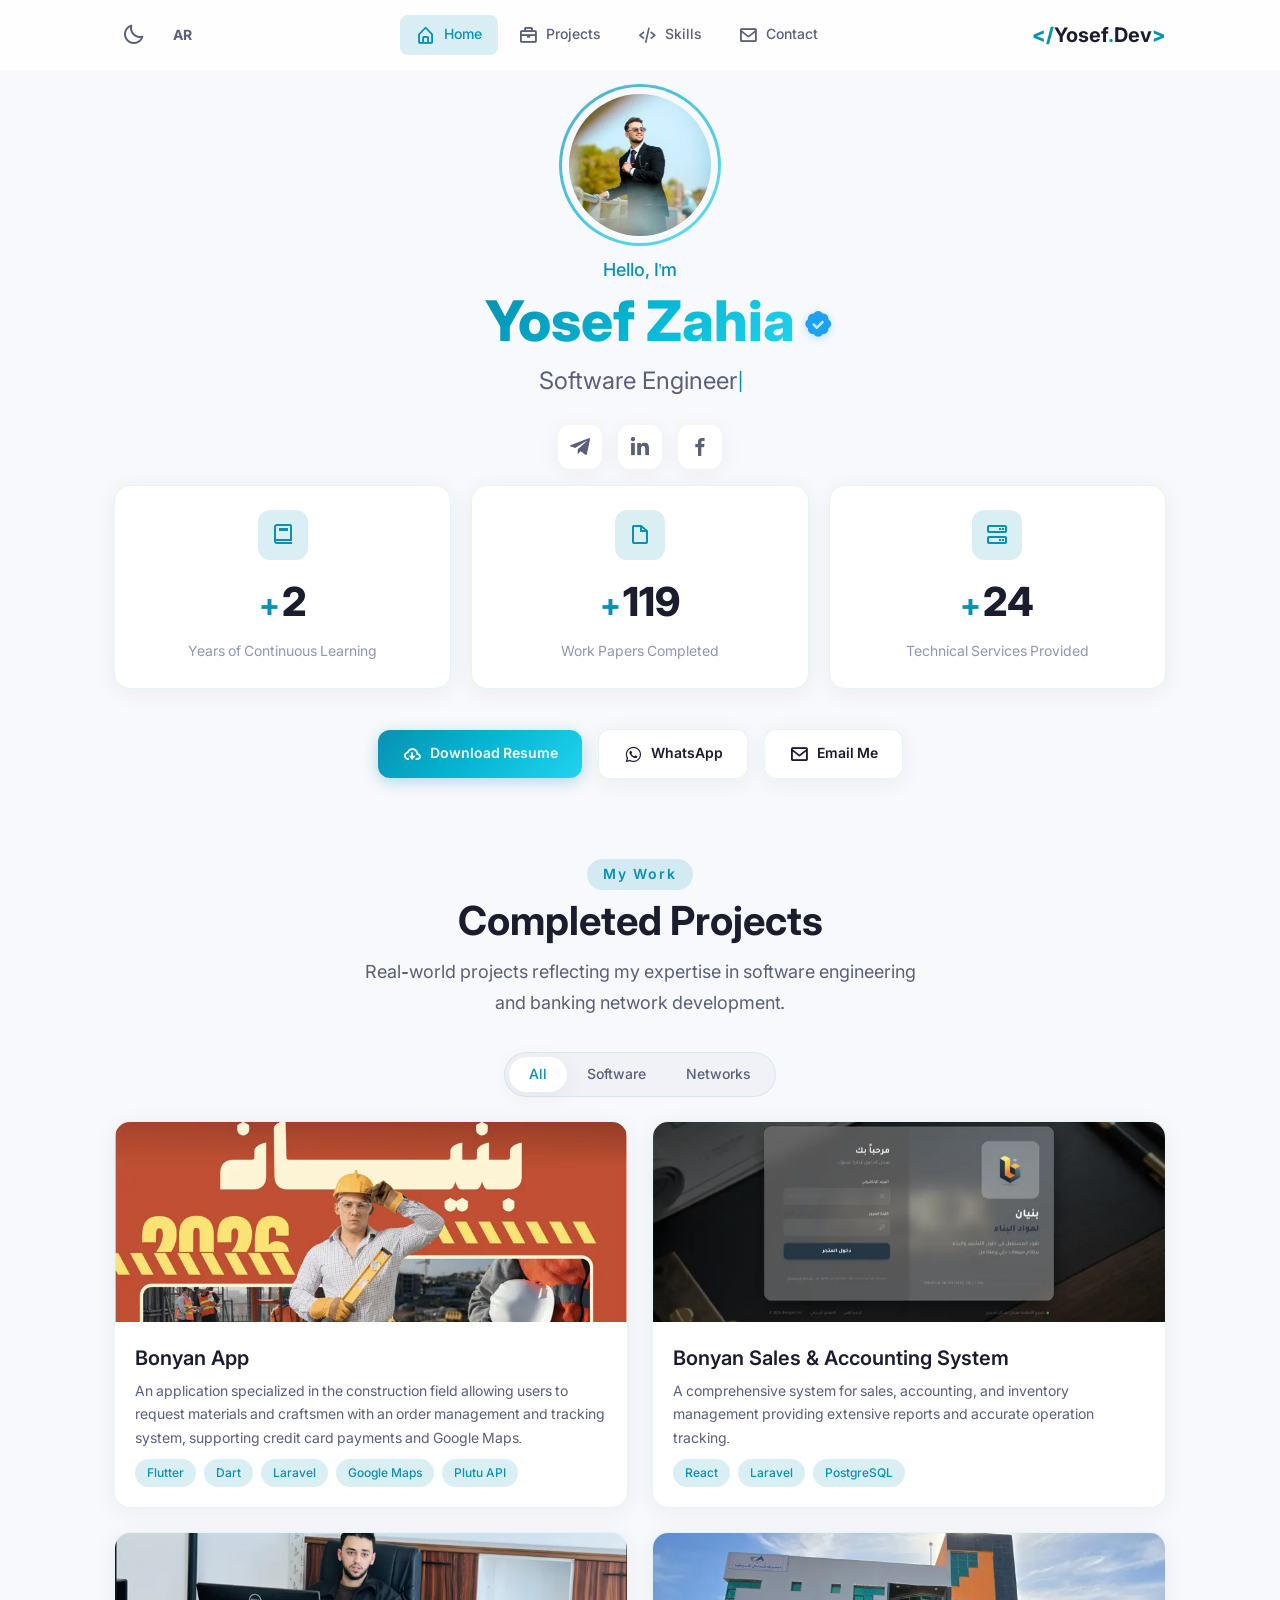
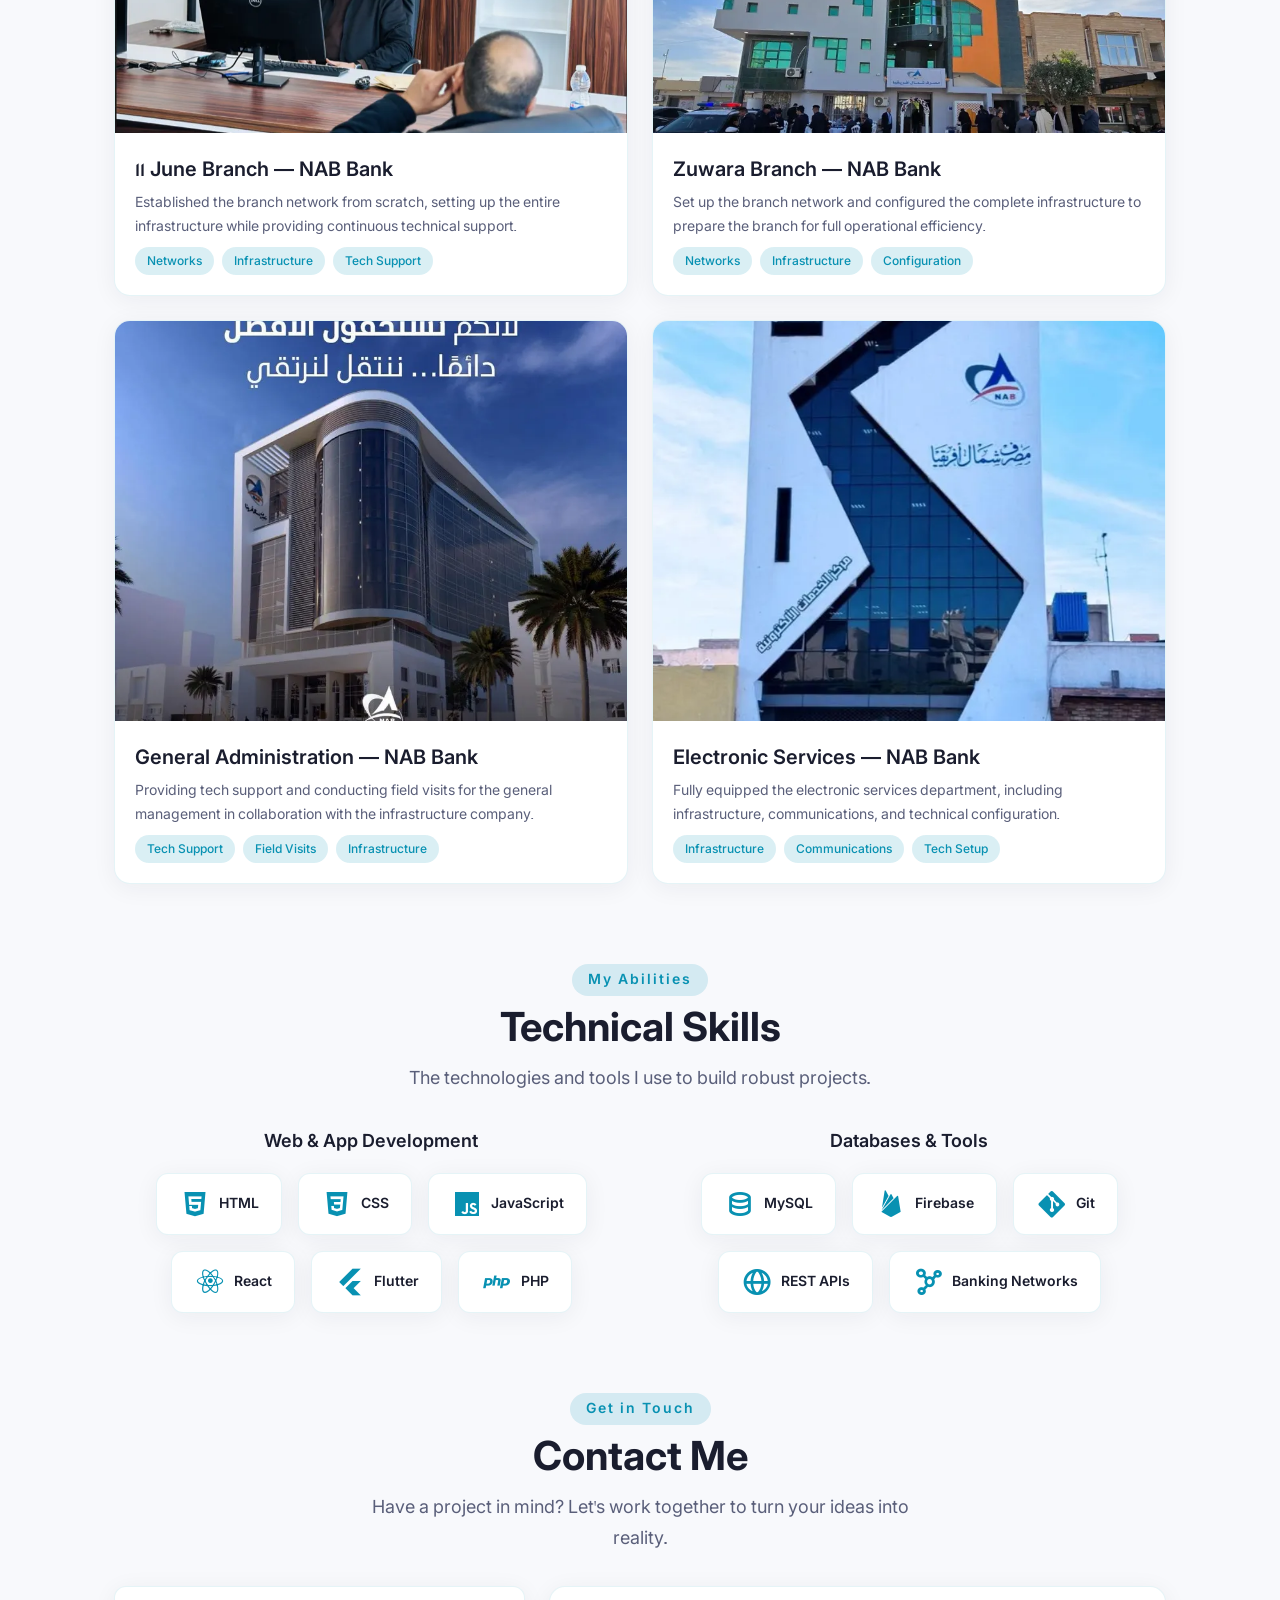
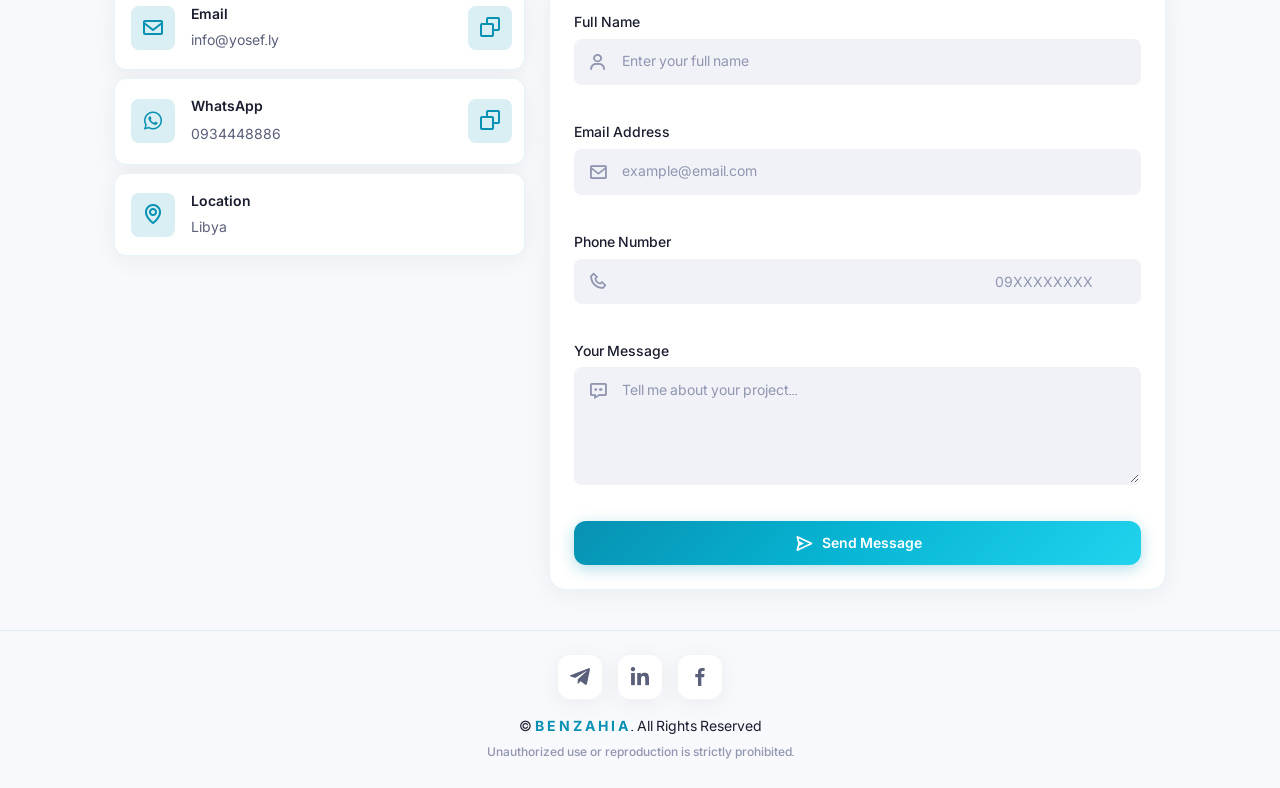
==== en/index.html @ 1876f5b4 "refactor: update footer layout and styling while strengthening copyright and usage restrictions" ====
<!doctype html>
<html lang="en" dir="ltr" data-theme="light">
  <head>
    <meta charset="UTF-8" />
    <!-- Google tag (gtag.js) -->
    <script async src="https://www.googletagmanager.com/gtag/js?id=G-VW0NB255E8"></script>
    <script>
      window.dataLayer = window.dataLayer || [];
      function gtag(){dataLayer.push(arguments);}
      gtag('js', new Date());
      gtag('config', 'G-VW0NB255E8');
    </script>
    <meta name="viewport" content="width=device-width, initial-scale=1.0" />
    <title>Yosef Zahia — Software Engineer</title>
    <meta name="description" content="Yosef Zahia — Software Engineer, Web Developer, and Banking Network Engineer." />

    <!-- Open Graph / Facebook -->
    <meta property="og:type" content="website" />
    <meta property="og:url" content="https://yosef.ly/en/" />
    <meta property="og:title" content="Yosef Zahia — Software Engineer" />
    <meta property="og:description" content="Software Engineer, Web & Application Developer, and Banking Network Engineer." />
    <meta property="og:image" content="https://yosef.ly/assets/og-image.jpg" />

    <!-- Twitter Card -->
    <meta name="twitter:card" content="summary_large_image" />
    <meta name="twitter:title" content="Yosef Zahia — Software Engineer" />
    <meta name="twitter:description" content="Software Engineer, Web & Application Developer, and Banking Network Engineer." />
    <meta name="twitter:image" content="https://yosef.ly/assets/og-image.jpg" />

    <!-- Canonical URL -->
    <link rel="canonical" href="https://yosef.ly/en/" />

    <!-- Keywords -->
    <meta name="keywords" content="Yosef Zahia, Software Engineer, Application Developer, Web Developer, Banking Networks, Flutter, React, Laravel, Libya" />

    <!-- Structured Data (JSON-LD) -->
    <script type="application/ld+json">
      {
        "@context": "https://schema.org",
        "@type": "Person",
        "name": "Yosef Zahia",
        "url": "https://yosef.ly/en.html",
        "jobTitle": "Software Engineer",
        "description": "Software Engineer, Web & Application Developer, and Banking Network Engineer",
        "address": {
          "@type": "PostalAddress",
          "addressCountry": "LY"
        },
        "email": "info@yosef.ly",
        "sameAs": [
          "https://www.linkedin.com/in/yosefzahia",
          "https://facebook.com/k69ly",
          "https://t.me/k69ly"
        ],
        "knowsAbout": [
          "Software Engineering",
          "Flutter",
          "React",
          "Laravel",
          "Banking Networks",
          "Application Development"
        ]
      }
    </script>

    <!-- Favicon & Apple Touch Icon -->
    <link rel="icon" type="image/png" sizes="32x32" href="../assets/favicon-32.png" />
    <link rel="apple-touch-icon" sizes="180x180" href="../assets/apple-touch-icon.png" />
    <meta name="theme-color" content="#0891b2" />

    <!-- Preload hero image for faster display -->
    <link rel="preload" as="image" href="../assets/images/profile.webp" />

    <link rel="preconnect" href="https://fonts.googleapis.com" />
    <link rel="preconnect" href="https://fonts.gstatic.com" crossorigin />
    <link href="https://fonts.googleapis.com/css2?family=Inter:wght@300;400;500;600;700;800&display=swap" rel="stylesheet" />
    <link href="https://unpkg.com/boxicons@2.1.4/css/boxicons.min.css" rel="stylesheet" />
    <link rel="stylesheet" href="../style.css" />
  </head>
  <body>
    <!-- NAVBAR -->
    <header class="navbar" id="navbar" dir="rtl">
      <div class="navbar__container container">
        <a href="#home" class="navbar__logo" dir="ltr">
          <span class="logo-bracket">&lt;/</span>Yosef<span class="logo-dot">.</span>Dev<span class="logo-bracket">&gt;</span>
        </a>
        <nav class="navbar__menu" id="navMenu" dir="ltr">
          <ul class="navbar__list">
            <li>
              <a href="#home" class="navbar__link active-link" data-section="home"><i class="bx bx-home-alt"></i><span>Home</span></a>
            </li>
            <li>
              <a href="#projects" class="navbar__link" data-section="projects"><i class="bx bx-briefcase"></i><span>Projects</span></a>
            </li>
            <li>
              <a href="#skills" class="navbar__link" data-section="skills"><i class="bx bx-code-alt"></i><span>Skills</span></a>
            </li>
            <li>
              <a href="#contact" class="navbar__link" data-section="contact"><i class="bx bx-envelope"></i><span>Contact</span></a>
            </li>
          </ul>
        </nav>
        <div class="navbar__actions">
          <a href="/" class="lang-toggle" aria-label="Switch to Arabic">AR</a>
          <button class="theme-toggle" id="themeToggle" aria-label="Toggle Theme">
            <i class="bx bx-moon" id="themeIcon"></i>
          </button>
          <button class="navbar__toggle" id="navToggle" aria-label="Menu">
            <i class="bx bx-menu"></i>
          </button>
        </div>
      </div>
    </header>

    <main>
      <!-- HERO -->
      <section class="hero section" id="home">
        <div class="hero__container container">
          <div class="hero__content">
            <div class="hero__image-wrapper reveal">
              <div class="hero__image-ring"></div>
                <img src="../assets/images/profile.webp" alt="Yosef Zahia Profile Picture" class="hero__image" loading="lazy" decoding="async" width="266" height="400" />
            </div>
            <div class="hero__text reveal reveal-delay-1">
              <span class="hero__greeting">Hello, I'm</span>
              <h1 class="hero__name">Yosef Zahia<i class="bx bxs-badge-check verified-badge"></i></h1>
              <p class="hero__title">
                <span class="hero__title-wrapper"><span class="hero__title-text" id="typingText"></span><span class="hero__cursor">|</span></span>
              </p>
            </div>
            <div class="hero__socials reveal reveal-delay-2">
              <a href="https://t.me/k69ly" target="_blank" rel="noopener noreferrer" class="social-link" aria-label="Telegram"><i class="bx bxl-telegram"></i></a>
              <a href="https://www.linkedin.com/in/yosefzahia" target="_blank" rel="noopener noreferrer" class="social-link" aria-label="LinkedIn"><i class="bx bxl-linkedin"></i></a>
              <a href="https://facebook.com/k69ly" target="_blank" rel="noopener noreferrer" class="social-link" aria-label="Facebook"><i class="bx bxl-facebook"></i></a>
            </div>
          </div>
        </div>
      </section>

      <!-- STATS -->
      <section class="stats section" id="stats">
        <div class="stats__container container">
          <div class="stats__card reveal">
            <div class="stats__icon"><i class="bx bx-book"></i></div>
            <div class="stats__value">
              <span class="stats__plus">+</span>
              <h3 class="stats__number" data-target="3">0</h3>
            </div>
            <p class="stats__label">Years of Continuous Learning</p>
          </div>
          <div class="stats__card reveal reveal-delay-1">
            <div class="stats__icon"><i class="bx bx-file-blank"></i></div>
            <div class="stats__value">
              <span class="stats__plus">+</span>
              <h3 class="stats__number" data-target="120">0</h3>
            </div>
            <p class="stats__label">Work Papers Completed</p>
          </div>
          <div class="stats__card reveal reveal-delay-2">
            <div class="stats__icon"><i class="bx bx-server"></i></div>
            <div class="stats__value">
              <span class="stats__plus">+</span>
              <h3 class="stats__number" data-target="25">0</h3>
            </div>
            <p class="stats__label">Technical Services Provided</p>
          </div>
        </div>
      </section>

      <!-- ACTIONS -->
      <section class="actions section">
        <div class="actions__container container reveal">
          <a href="../assets/cv.pdf" download class="btn btn--primary"><i class="bx bx-cloud-download"></i>Download Resume</a>
          <a href="https://wa.me/218934448886" target="_blank" rel="noopener noreferrer" class="btn btn--secondary btn--whatsapp"><i class="bx bxl-whatsapp"></i>WhatsApp</a>
          <a href="mailto:info@yosef.ly" class="btn btn--secondary btn--email"><i class="bx bx-envelope"></i>Email Me</a>
        </div>
      </section>

      <!-- PROJECTS -->
      <section class="projects section" id="projects">
        <div class="projects__container container">
          <div class="section__header reveal">
            <span class="section__subtitle">My Work</span>
            <h2 class="section__title">Completed Projects</h2>
            <p class="section__description">
              Real-world projects reflecting my expertise in software engineering and banking network development.
            </p>
          </div>
          <div class="projects__tabs reveal">
            <button type="button" class="projects__tab active" data-filter="all">All</button>
            <button type="button" class="projects__tab" data-filter="software">Software</button>
            <button type="button" class="projects__tab" data-filter="networks">Networks</button>
          </div>
          <div class="projects__grid">
            <article class="project-card reveal" data-category="software">
              <div class="project-card__image-wrapper">
                <img src="../assets/images/project1.webp" alt="Bonyan App" class="project-card__image" loading="lazy" decoding="async" width="800" height="450" />
                <div class="project-card__overlay">
                  <a href="https://www.facebook.com/share/p/1GSQVXE1nA/?mibextid=wwXIfr" target="_blank" class="project-card__btn"><i class="bx bx-link-external"></i>View Project</a>
                </div>
              </div>
              <div class="project-card__content">
                <h3 class="project-card__title">Bonyan App</h3>
                <p class="project-card__description">
                  An application specialized in the construction field allowing users to request materials and craftsmen with an order management and tracking system, supporting credit card payments and Google Maps.
                </p>
                <div class="project-card__tags">
                  <span class="tag">Flutter</span><span class="tag">Dart</span><span class="tag">Laravel</span><span class="tag">Google Maps</span><span class="tag">Plutu API</span>
                </div>
              </div>
            </article>
            <article class="project-card reveal reveal-delay-1" data-category="software">
              <div class="project-card__image-wrapper">
                <img src="../assets/images/project2.webp" alt="Bonyan System" class="project-card__image" loading="lazy" decoding="async" width="800" height="445" />
                <div class="project-card__overlay">
                  <a href="https://www.facebook.com/share/p/1GSQVXE1nA/?mibextid=wwXIfr" target="_blank" class="project-card__btn"><i class="bx bx-link-external"></i>View Project</a>
                </div>
              </div>
              <div class="project-card__content">
                <h3 class="project-card__title">Bonyan Sales & Accounting System</h3>
                <p class="project-card__description">
                  A comprehensive system for sales, accounting, and inventory management providing extensive reports and accurate operation tracking.
                </p>
                <div class="project-card__tags">
                  <span class="tag">React</span><span class="tag">Laravel</span><span class="tag">PostgreSQL</span>
                </div>
              </div>
            </article>
            <article class="project-card reveal" data-category="networks">
              <div class="project-card__image-wrapper">
                <img src="../assets/images/project3.webp" alt="11 June — NAR Bank" class="project-card__image" loading="lazy" decoding="async" width="800" height="606" />
                <div class="project-card__overlay">
                  <a href="https://www.facebook.com/share/p/17sn5KF463/?mibextid=wwXIfr" target="_blank" class="project-card__btn"><i class="bx bx-link-external"></i>View Project</a>
                </div>
              </div>
              <div class="project-card__content">
                <h3 class="project-card__title">11 June Branch — NAB Bank</h3>
                <p class="project-card__description">
                  Established the branch network from scratch, setting up the entire infrastructure while providing continuous technical support.
                </p>
                <div class="project-card__tags">
                  <span class="tag">Networks</span><span class="tag">Infrastructure</span><span class="tag">Tech Support</span>
                </div>
              </div>
            </article>
            <article class="project-card reveal reveal-delay-1" data-category="networks">
              <div class="project-card__image-wrapper">
                <img src="../assets/images/project4.webp" alt="Zuwara — NAR Bank" class="project-card__image" loading="lazy" decoding="async" width="800" height="800" />
                <div class="project-card__overlay">
                  <a href="https://www.facebook.com/share/p/1C7NFWV4y6/?mibextid=wwXIfr" target="_blank" class="project-card__btn"><i class="bx bx-link-external"></i>View Project</a>
                </div>
              </div>
              <div class="project-card__content">
                <h3 class="project-card__title">Zuwara Branch — NAB Bank</h3>
                <p class="project-card__description">
                  Set up the branch network and configured the complete infrastructure to prepare the branch for full operational efficiency.
                </p>
                <div class="project-card__tags">
                  <span class="tag">Networks</span><span class="tag">Infrastructure</span><span class="tag">Configuration</span>
                </div>
              </div>
            </article>
            <article class="project-card project-card--tall reveal" data-category="networks">
              <div class="project-card__image-wrapper">
                <img src="../assets/images/project5.webp" alt="General Administration — NAB Bank" class="project-card__image" loading="lazy" decoding="async" width="800" height="800" />
                <div class="project-card__overlay">
                  <a href="https://www.facebook.com/share/p/1CoShVhmXP/?mibextid=wwXIfr" target="_blank" class="project-card__btn"><i class="bx bx-link-external"></i>View Project</a>
                </div>
              </div>
              <div class="project-card__content">
                <h3 class="project-card__title">General Administration — NAB Bank</h3>
                <p class="project-card__description">
                  Providing tech support and conducting field visits for the general management in collaboration with the infrastructure company.
                </p>
                <div class="project-card__tags">
                  <span class="tag">Tech Support</span><span class="tag">Field Visits</span><span class="tag">Infrastructure</span>
                </div>
              </div>
            </article>
            <article class="project-card project-card--tall reveal reveal-delay-1" data-category="networks">
              <div class="project-card__image-wrapper">
                <img src="../assets/images/project6.webp" alt="Electronic Services — NAB Bank" class="project-card__image" loading="lazy" decoding="async" width="640" height="800" />
                <div class="project-card__overlay">
                  <a href="https://www.facebook.com/share/p/18ChydzkEQ/?mibextid=wwXIfr" target="_blank" class="project-card__btn"><i class="bx bx-link-external"></i>View Project</a>
                </div>
              </div>
              <div class="project-card__content">
                <h3 class="project-card__title">Electronic Services — NAB Bank</h3>
                <p class="project-card__description">
                  Fully equipped the electronic services department, including infrastructure, communications, and technical configuration.
                </p>
                <div class="project-card__tags">
                  <span class="tag">Infrastructure</span><span class="tag">Communications</span><span class="tag">Tech Setup</span>
                </div>
              </div>
            </article>
          </div>
        </div>
      </section>

      <!-- SKILLS -->
      <section class="skills section" id="skills">
        <div class="skills__container container">
          <div class="section__header reveal">
            <span class="section__subtitle">My Abilities</span>
            <h2 class="section__title">Technical Skills</h2>
            <p class="section__description">
              The technologies and tools I use to build robust projects.
            </p>
          </div>
          <div class="skills__layout reveal">
            <div class="skills__group">
              <h3 class="skills__group-title">Web & App Development</h3>
              <div class="skills__badges">
                <div class="skill-badge"><i class="bx bxl-html5"></i><span>HTML</span></div>
                <div class="skill-badge"><i class="bx bxl-css3"></i><span>CSS</span></div>
                <div class="skill-badge"><i class="bx bxl-javascript"></i><span>JavaScript</span></div>
                <div class="skill-badge"><i class="bx bxl-react"></i><span>React</span></div>
                <div class="skill-badge"><i class="bx bxl-flutter"></i><span>Flutter</span></div>
                <div class="skill-badge"><i class="bx bxl-php"></i><span>PHP</span></div>
              </div>
            </div>
            <div class="skills__group">
              <h3 class="skills__group-title">Databases & Tools</h3>
              <div class="skills__badges">
                <div class="skill-badge"><i class="bx bx-data"></i><span>MySQL</span></div>
                <div class="skill-badge"><i class="bx bxl-firebase"></i><span>Firebase</span></div>
                <div class="skill-badge"><i class="bx bxl-git"></i><span>Git</span></div>
                <div class="skill-badge"><i class="bx bx-globe"></i><span>REST APIs</span></div>
                <div class="skill-badge"><i class="bx bx-network-chart"></i><span>Banking Networks</span></div>
              </div>
            </div>
          </div>
        </div>
      </section>

      <!-- CONTACT -->
      <section class="contact section" id="contact">
        <div class="contact__container container">
          <div class="section__header reveal">
            <span class="section__subtitle">Get in Touch</span>
            <h2 class="section__title">Contact Me</h2>
            <p class="section__description">
              Have a project in mind? Let's work together to turn your ideas into reality.
            </p>
          </div>
          <div class="contact__content">
            <div class="contact__info reveal">
              <div class="contact__info-card">
                <i class="bx bx-envelope"></i>
                <div>
                  <h4>Email</h4>
                  <p>info@yosef.ly</p>
                </div>
                <button class="copy-btn" data-copy="info@yosef.ly" aria-label="Copy Email">
                  <i class="bx bx-copy"></i>
                </button>
              </div>
              <div class="contact__info-card">
                <i class="bx bxl-whatsapp"></i>
                <div>
                  <h4>WhatsApp</h4>
                  <p class="num-font">0934448886</p>
                </div>
                <button class="copy-btn" data-copy="0934448886" aria-label="Copy WhatsApp Number">
                  <i class="bx bx-copy"></i>
                </button>
              </div>
              <div class="contact__info-card">
                <i class="bx bx-map"></i>
                <div>
                  <h4>Location</h4>
                  <p>Libya</p>
                </div>
              </div>
            </div>
            <form class="contact__form reveal reveal-delay-1" id="contactForm" novalidate>
              <div class="form-group">
                <label for="contactName" class="form-label">Full Name</label>
                <div class="form-input-wrapper">
                  <i class="bx bx-user"></i><input type="text" id="contactName" name="name" class="form-input" placeholder="Enter your full name" required />
                </div>
                <span class="form-error" id="nameError"></span>
              </div>
              <div class="form-group">
                <label for="contactEmail" class="form-label">Email Address</label>
                <div class="form-input-wrapper">
                  <i class="bx bx-envelope"></i><input type="email" id="contactEmail" name="email" class="form-input" placeholder="example@email.com" required />
                </div>
                <span class="form-error" id="emailError"></span>
              </div>
              <div class="form-group">
                <label for="contactPhone" class="form-label">Phone Number</label>
                <div class="form-input-wrapper">
                  <i class="bx bx-phone"></i><input type="tel" id="contactPhone" name="phone" class="form-input num-font" placeholder="09XXXXXXXX" dir="ltr" />
                </div>
                <span class="form-error" id="phoneError"></span>
              </div>
              <div class="form-group">
                <label for="contactMessage" class="form-label">Your Message</label>
                <div class="form-input-wrapper form-input-wrapper--textarea">
                  <i class="bx bx-message-dots"></i><textarea id="contactMessage" name="message" class="form-input form-textarea" placeholder="Tell me about your project..." rows="5" required></textarea>
                </div>
                <span class="form-error" id="messageError"></span>
              </div>
              <button type="submit" class="btn btn--primary btn--full" id="submitBtn">
                <i class="bx bx-send" id="sendIcon"></i><i class="bx bx-loader-alt bx-spin" id="spinnerIcon" style="display:none"></i><span>Send Message</span>
              </button>
              <div class="form-success" id="formSuccess">
                <i class="bx bx-check-circle"></i><span>Message sent successfully!</span>
              </div>
              <div class="form-error-global" id="formError">
                <i class="bx bx-error-circle"></i><span>An error occurred while sending. Please try again or contact me directly.</span>
              </div>
            </form>
          </div>
        </div>
      </section>
    </main>

    <!-- FOOTER -->
    <footer class="footer">
      <div class="footer__container container">
        <div class="footer__socials">
          <a href="https://t.me/k69ly" target="_blank" rel="noopener noreferrer" class="social-link" aria-label="Telegram"><i class="bx bxl-telegram"></i></a>
          <a href="https://www.linkedin.com/in/yosefzahia" target="_blank" rel="noopener noreferrer" class="social-link" aria-label="LinkedIn"><i class="bx bxl-linkedin"></i></a>
          <a href="https://facebook.com/k69ly" target="_blank" rel="noopener noreferrer" class="social-link" aria-label="Facebook"><i class="bx bxl-facebook"></i></a>
        </div>
        <div class="footer__copy">
          <p class="footer__copyright">
            &copy; <span class="footer__brand">B E N Z A H I A</span> . All Rights Reserved
          </p>
          <p class="footer__legal">Unauthorized use or reproduction is strictly prohibited.</p>
        </div>
      </div>
    </footer>

    <button class="scroll-top" id="scrollTop" aria-label="Back to top">
      <i class="bx bx-up-arrow-alt"></i>
    </button>
    <script src="../script.js"></script>
  </body>
</html>
---- style.css ----
/* ============================================
   PORTFOLIO — DESIGN SYSTEM & STYLES (Arabic RTL)
   ============================================ */

/* ---------- GE SS Two Font (Arabic - all characters) ---------- */
@font-face {
  font-family: 'GE SS Two';
  src: local('GE SS Two Medium'), local('GESSTwoMedium-Medium'),
       url('assets/fonts/GE SS Two Medium.ttf') format('truetype');
  font-weight: 100 600;
  font-display: swap;
}

@font-face {
  font-family: 'GE SS Two';
  src: local('GE SS Two Bold'), local('GESSTwoBold-Bold'),
       url('assets/fonts/GE SS Two Bold.otf') format('opentype');
  font-weight: 700 900;
  font-display: swap;
}

/* ---------- CSS Custom Properties ---------- */
:root {
  --clr-bg-primary: #f8f9fc;
  --clr-bg-secondary: #ffffff;
  --clr-bg-tertiary: #f0f2f8;
  --clr-text-primary: #1a1d2e;
  --clr-text-secondary: #5a5f7a;
  --clr-text-muted: #9096b0;
  --clr-accent: #0891b2;
  --clr-accent-light: #06b6d4;
  --clr-accent-gradient: linear-gradient(135deg, #0891b2 0%, #06b6d4 50%, #22d3ee 100%);
  --clr-accent-glow: rgba(8, 145, 178, 0.15);
  --clr-border: rgba(8, 145, 178, 0.1);
  --clr-card-bg: #ffffff;
  --clr-card-shadow: 0 4px 24px rgba(26, 29, 46, 0.06);
  --clr-card-shadow-hover: 0 12px 40px rgba(26, 29, 46, 0.12);
  --clr-overlay: rgba(26, 29, 46, 0.7);
  --clr-success: #22c55e;
  --clr-error: #ef4444;
  --clr-navbar-bg: rgba(255, 255, 255, 0.82);
  --clr-navbar-blur: 16px;

  --ff-body: 'GE SS Two', 'Inter', -apple-system, sans-serif;
  --ff-num: 'Inter', -apple-system, sans-serif;
  --fs-xs: 0.75rem;
  --fs-sm: 0.875rem;
  --fs-base: 1rem;
  --fs-md: 1.125rem;
  --fs-lg: 1.25rem;
  --fs-xl: 1.5rem;
  --fs-2xl: 2rem;
  --fs-3xl: 2.5rem;
  --fs-4xl: 3.5rem;
  --fw-light: 300;
  --fw-regular: 400;
  --fw-medium: 500;
  --fw-semibold: 600;
  --fw-bold: 700;
  --fw-extrabold: 800;

  --space-xs: 0.25rem;
  --space-sm: 0.5rem;
  --space-md: 1rem;
  --space-lg: 1.25rem;
  --space-xl: 1.5rem;
  --space-2xl: 2rem;
  --space-3xl: 2.5rem;
  --space-4xl: 3.5rem;

  --radius-sm: 8px;
  --radius-md: 12px;
  --radius-lg: 16px;
  --radius-xl: 24px;
  --radius-full: 9999px;

  --transition-fast: 0.2s cubic-bezier(0.4, 0, 0.2, 1);
  --transition-base: 0.3s cubic-bezier(0.4, 0, 0.2, 1);
  --transition-slow: 0.5s cubic-bezier(0.4, 0, 0.2, 1);
  --transition-bounce: 0.4s cubic-bezier(0.34, 1.56, 0.64, 1);

  --z-navbar: 100;
  --z-overlay: 90;
  --z-scroll-top: 80;
  --navbar-height: 70px;
}

/* ---------- Dark Mode ---------- */
[data-theme="dark"] {
  --clr-bg-primary: #0f1121;
  --clr-bg-secondary: #181a2e;
  --clr-bg-tertiary: #1e2139;
  --clr-text-primary: #e8eaf0;
  --clr-text-secondary: #9ca0b8;
  --clr-text-muted: #6b7094;
  --clr-accent: #22d3ee;
  --clr-accent-light: #67e8f9;
  --clr-accent-gradient: linear-gradient(135deg, #06b6d4 0%, #22d3ee 50%, #67e8f9 100%);
  --clr-accent-glow: rgba(34, 211, 238, 0.2);
  --clr-border: rgba(34, 211, 238, 0.12);
  --clr-card-bg: #181a2e;
  --clr-card-shadow: 0 4px 24px rgba(0, 0, 0, 0.25);
  --clr-card-shadow-hover: 0 12px 40px rgba(0, 0, 0, 0.4);
  --clr-overlay: rgba(15, 17, 33, 0.85);
  --clr-navbar-bg: rgba(15, 17, 33, 0.85);
}

/* ---------- Reset & Base ---------- */
*, *::before, *::after { margin: 0; padding: 0; box-sizing: border-box; }
html { scroll-behavior: smooth; scroll-padding-top: var(--navbar-height); }

body {
  font-family: var(--ff-body);
  font-size: var(--fs-base);
  line-height: 1.7;
  color: var(--clr-text-primary);
  background-color: var(--clr-bg-primary);
  transition: background-color var(--transition-base), color var(--transition-base);
  overflow-x: hidden;
  -webkit-font-smoothing: antialiased;
}

a { text-decoration: none; color: inherit; }
ul { list-style: none; }
img { max-width: 100%; height: auto; display: block; }
button { cursor: pointer; border: none; outline: none; background: none; font-family: inherit; }
input, textarea { font-family: inherit; font-size: inherit; outline: none; border: none; }

/* Number font utility */
.num-font { font-family: var(--ff-num); direction: ltr; display: inline-block; }

/* ---------- Utility ---------- */
.container { max-width: 1100px; margin: 0 auto; padding: 0 var(--space-xl); }
.section { padding: var(--space-3xl) 0; }
.section__header { text-align: center; margin-bottom: var(--space-2xl); }

.section__subtitle {
  display: inline-block; font-size: var(--fs-sm); font-weight: var(--fw-semibold);
  color: var(--clr-accent); letter-spacing: 2px; margin-bottom: var(--space-sm);
  background: var(--clr-accent-glow); padding: var(--space-xs) var(--space-md);
  border-radius: var(--radius-full);
}

.section__title { font-size: var(--fs-3xl); font-weight: var(--fw-bold); color: var(--clr-text-primary); margin-bottom: var(--space-sm); line-height: 1.3; }
.section__description { font-size: var(--fs-md); color: var(--clr-text-secondary); max-width: 560px; margin: 0 auto; }

/* ---------- Scroll Reveal ---------- */
.reveal { opacity: 0; transform: translateY(30px); transition: opacity 0.7s cubic-bezier(0.4, 0, 0.2, 1), transform 0.7s cubic-bezier(0.4, 0, 0.2, 1); }
.reveal.active { opacity: 1; transform: translateY(0); }
.reveal-delay-1 { transition-delay: 0.15s; }
.reveal-delay-2 { transition-delay: 0.3s; }

/* ============================================
   NAVBAR
   ============================================ */
.navbar {
  position: fixed; top: 0; left: 0; width: 100%; height: var(--navbar-height);
  background: var(--clr-navbar-bg); backdrop-filter: blur(var(--clr-navbar-blur));
  -webkit-backdrop-filter: blur(var(--clr-navbar-blur));
  z-index: var(--z-navbar); transition: background var(--transition-base), box-shadow var(--transition-base);
}
.navbar.scrolled { box-shadow: 0 2px 20px rgba(0, 0, 0, 0.08); }
.navbar__container { display: flex; align-items: center; justify-content: space-between; height: 100%; }

.navbar__logo { font-size: var(--fs-lg); font-weight: var(--fw-bold); color: var(--clr-text-primary); font-family: var(--ff-num); }
.logo-bracket { color: var(--clr-accent); font-weight: var(--fw-extrabold); }
.logo-dot { color: var(--clr-accent); }

.navbar__list { display: flex; align-items: center; gap: var(--space-xs); }
.navbar__link {
  display: flex; align-items: center; gap: var(--space-sm);
  padding: var(--space-sm) var(--space-md); font-size: var(--fs-sm); font-weight: var(--fw-medium);
  color: var(--clr-text-secondary); border-radius: var(--radius-sm);
  transition: color var(--transition-fast), background var(--transition-fast);
}
.navbar__link i { font-size: var(--fs-lg); }
.navbar__link:hover, .navbar__link.active-link { color: var(--clr-accent); background: var(--clr-accent-glow); }

.navbar__actions { display: flex; align-items: center; gap: var(--space-sm); }
.theme-toggle {
  display: flex; align-items: center; justify-content: center;
  width: 40px; height: 40px; border-radius: var(--radius-sm);
  color: var(--clr-text-secondary); font-size: var(--fs-xl);
  transition: color var(--transition-fast), background var(--transition-fast);
}
.theme-toggle:hover { color: var(--clr-accent); background: var(--clr-accent-glow); }

.lang-toggle {
  display: flex; align-items: center; justify-content: center;
  width: 40px; height: 40px; border-radius: var(--radius-sm);
  color: var(--clr-text-secondary); font-size: var(--fs-sm); font-weight: var(--fw-bold);
  font-family: var(--ff-num); cursor: pointer;
  transition: color var(--transition-fast), background var(--transition-fast);
}
.lang-toggle:hover { color: var(--clr-accent); background: var(--clr-accent-glow); }

.navbar__toggle {
  display: none; align-items: center; justify-content: center;
  width: 40px; height: 40px; border-radius: var(--radius-sm);
  color: var(--clr-text-primary); font-size: var(--fs-xl);
  transition: color var(--transition-fast), background var(--transition-fast);
}
.navbar__toggle:hover { background: var(--clr-accent-glow); }

/* ============================================
   HERO
   ============================================ */
.hero {
  display: flex; align-items: center;
  padding-top: calc(var(--navbar-height) + var(--space-lg));
  padding-bottom: var(--space-md);
}
.hero__container { width: 100%; }
.hero__content { display: flex; flex-direction: column; align-items: center; text-align: center; gap: var(--space-md); }

.hero__image-wrapper { position: relative; width: 150px; height: 150px; }
.hero__image-ring {
  position: absolute; inset: -6px; border-radius: 50%;
  background: var(--clr-accent-gradient); animation: ring-spin 8s linear infinite; opacity: 0.7;
}
@keyframes ring-spin { 0% { transform: rotate(0deg); } 100% { transform: rotate(360deg); } }
.hero__image-ring::before { content: ''; position: absolute; inset: 3px; border-radius: 50%; background: var(--clr-bg-primary); }

.hero__image {
  position: relative; width: 150px; height: 150px;
  border-radius: 50%; object-fit: cover; z-index: 1;
  border: 4px solid var(--clr-bg-primary);
}

.hero__greeting { font-size: var(--fs-md); font-weight: var(--fw-medium); color: var(--clr-accent); display: block; margin-bottom: var(--space-xs); }

.hero__name {
  font-size: var(--fs-4xl); font-weight: var(--fw-extrabold); line-height: 1.2;
  background: var(--clr-accent-gradient);
  -webkit-background-clip: text; -webkit-text-fill-color: transparent; background-clip: text;
  margin-bottom: var(--space-xs);
  display: inline-block;
  position: relative;
}

.verified-badge {
  position: absolute;
  inset-inline-start: 100%;
  top: 50%;
  transform: translateY(-50%);
  margin-inline-start: 0.5rem;
  font-size: 0.55em;
  color: #1da1f2;
  -webkit-text-fill-color: #1da1f2; 
  filter: drop-shadow(0 2px 4px rgba(29, 161, 242, 0.3));
  white-space: nowrap;
}

.hero__title { font-size: var(--fs-xl); color: var(--clr-text-secondary); margin-bottom: var(--space-xs); min-height: 1.8em; perspective: 1000px; }
.hero__title-wrapper { display: inline-flex; align-items: center; transform-style: preserve-3d; }
.hero__cursor { color: var(--clr-accent); font-weight: var(--fw-light); animation: blink 0.8s step-end infinite; margin-inline-start: 2px; }
.hero__title-text::before { content: '\200b'; } /* zero-width space to maintain line height when empty */
.hero__title-text { display: inline-block; transition: transform 0.6s cubic-bezier(0.68, -0.55, 0.27, 1.55), opacity 0.5s ease; }
.hero__title-text.flip-out { transform: translateY(-30px) rotateX(-90deg); opacity: 0; }
.hero__title-text.flip-in { transform: translateY(30px) rotateX(90deg); opacity: 0; transition: none; }
.hero__cursor.hide { display: none; }
@keyframes blink { 0%, 100% { opacity: 1; } 50% { opacity: 0; } }

.hero__description { font-size: var(--fs-base); color: var(--clr-text-secondary); max-width: 520px; margin: 0 auto; line-height: 1.8; }
.hero__socials { display: flex; gap: var(--space-md); }

.social-link {
  display: flex; align-items: center; justify-content: center;
  width: 44px; height: 44px; border-radius: var(--radius-md);
  background: var(--clr-card-bg); color: var(--clr-text-secondary);
  font-size: var(--fs-xl); box-shadow: var(--clr-card-shadow);
  transition: transform var(--transition-bounce), color var(--transition-fast), background var(--transition-fast), box-shadow var(--transition-fast);
}
.social-link:hover { transform: translateY(-4px) scale(1.05); color: #fff; background: var(--clr-accent); box-shadow: 0 8px 25px rgba(8, 145, 178, 0.35); }

/* ============================================
   STATS
   ============================================ */
.stats { padding-top: 0; }
.stats__container { display: grid; grid-template-columns: repeat(3, 1fr); gap: var(--space-lg); }

.stats__card {
  position: relative; display: flex; flex-direction: column; align-items: center; text-align: center;
  padding: var(--space-xl) var(--space-lg);
  background: var(--clr-card-bg); border-radius: var(--radius-lg);
  box-shadow: var(--clr-card-shadow); border: 1px solid var(--clr-border);
  transition: transform var(--transition-bounce), box-shadow var(--transition-base); overflow: hidden;
}
.stats__card::before { content: ''; position: absolute; bottom: 0; left: 0; right: 0; height: 3px; background: var(--clr-accent-gradient); opacity: 0; transition: opacity var(--transition-base); }
.stats__card:hover { transform: translateY(-6px); box-shadow: var(--clr-card-shadow-hover); }
.stats__card:hover::before { opacity: 1; }

.stats__icon {
  display: flex; align-items: center; justify-content: center;
  width: 50px; height: 50px; border-radius: var(--radius-md);
  background: var(--clr-accent-glow); color: var(--clr-accent);
  font-size: var(--fs-xl); margin-bottom: var(--space-sm);
}

.stats__value { display: flex; align-items: baseline; justify-content: center; direction: ltr; gap: 2px; }
.stats__number { font-size: var(--fs-3xl); font-weight: var(--fw-extrabold); color: var(--clr-text-primary); font-family: var(--ff-num); }
.stats__plus { font-size: var(--fs-2xl); font-weight: var(--fw-bold); color: var(--clr-accent); font-family: var(--ff-num); }
.stats__label { font-size: var(--fs-sm); color: var(--clr-text-muted); margin-top: var(--space-xs); }

/* ============================================
   ACTION BUTTONS
   ============================================ */
.actions { padding-top: 0; }
.actions__container { display: flex; justify-content: center; align-items: center; flex-wrap: wrap; gap: var(--space-md); }

.btn {
  display: inline-flex; align-items: center; gap: var(--space-sm);
  padding: 12px 24px; font-size: var(--fs-sm); font-weight: var(--fw-semibold);
  border-radius: var(--radius-md);
  transition: transform var(--transition-bounce), box-shadow var(--transition-base), background var(--transition-fast);
  cursor: pointer;
}
.btn i { font-size: var(--fs-lg); }
.btn--primary { background: var(--clr-accent-gradient); color: #ffffff; box-shadow: 0 4px 16px rgba(8, 145, 178, 0.3); }
.btn--primary:hover { transform: translateY(-3px) scale(1.03); box-shadow: 0 8px 28px rgba(8, 145, 178, 0.4); }
.btn--secondary { background: var(--clr-card-bg); color: var(--clr-text-primary); box-shadow: var(--clr-card-shadow); border: 1px solid var(--clr-border); }
.btn--secondary:hover { transform: translateY(-3px) scale(1.03); box-shadow: var(--clr-card-shadow-hover); }
.btn--whatsapp:hover { background: #25d366; color: #fff; border-color: #25d366; }
.btn--email:hover { background: var(--clr-accent); color: #fff; border-color: var(--clr-accent); }
.btn--full { width: 100%; justify-content: center; }

/* ============================================
   PROJECTS
   ============================================ */
.projects__tabs {
  display: flex; justify-content: center; align-items: center;
  width: fit-content; margin-inline: auto; margin-bottom: var(--space-xl);
  padding: 4px; background: var(--clr-bg-tertiary); border-radius: var(--radius-full);
  border: 1px solid var(--clr-border);
}
.projects__tab {
  padding: 8px 20px; font-size: var(--fs-sm); font-weight: var(--fw-medium);
  color: var(--clr-text-secondary); background: transparent;
  border-radius: var(--radius-full); border: none;
  transition: color var(--transition-fast), background var(--transition-base);
}
.projects__tab:hover { color: var(--clr-text-primary); }
.projects__tab.active {
  background: var(--clr-card-bg); color: var(--clr-accent);
  box-shadow: var(--clr-card-shadow);
}

.projects__grid { display: grid; grid-template-columns: repeat(2, 1fr); gap: var(--space-xl); }
.project-card.hidden { display: none; }

.project-card {
  background: var(--clr-card-bg); border-radius: var(--radius-lg);
  overflow: hidden; box-shadow: var(--clr-card-shadow); border: 1px solid var(--clr-border);
  transition: transform var(--transition-bounce), box-shadow var(--transition-base);
}
.project-card:hover { transform: translateY(-6px); box-shadow: var(--clr-card-shadow-hover); }

.project-card__image-wrapper { position: relative; overflow: hidden; height: 200px; background: var(--clr-bg-tertiary); }
.project-card--tall .project-card__image-wrapper { height: 400px; }
.project-card__image { width: 100%; height: 100%; object-fit: cover; transition: transform var(--transition-slow); }
.project-card:hover .project-card__image { transform: scale(1.08); }

.project-card__overlay {
  position: absolute; inset: 0; background: var(--clr-overlay);
  display: flex; align-items: center; justify-content: center;
  opacity: 0; transition: opacity var(--transition-base);
}
.project-card:hover .project-card__overlay { opacity: 1; }

.project-card__btn {
  display: inline-flex; align-items: center; gap: var(--space-sm);
  padding: 10px 20px; background: #ffffff; color: var(--clr-accent);
  font-size: var(--fs-sm); font-weight: var(--fw-semibold);
  border-radius: var(--radius-sm); transform: translateY(12px);
  transition: transform var(--transition-base);
}
.project-card:hover .project-card__btn { transform: translateY(0); }

.project-card__content { padding: var(--space-lg); }
.project-card__title { font-size: var(--fs-lg); font-weight: var(--fw-semibold); color: var(--clr-text-primary); margin-bottom: var(--space-xs); }
.project-card__description { font-size: var(--fs-sm); color: var(--clr-text-secondary); line-height: 1.7; margin-bottom: var(--space-sm); }
.project-card__tags { display: flex; flex-wrap: wrap; gap: var(--space-sm); }
.tag { font-size: var(--fs-xs); font-weight: var(--fw-medium); padding: 4px 12px; background: var(--clr-accent-glow); color: var(--clr-accent); border-radius: var(--radius-full); font-family: var(--ff-num); }

/* ============================================
   SKILLS — Badge Grid
   ============================================ */
.skills__layout {
  display: grid;
  grid-template-columns: repeat(2, minmax(0, 1fr));
  gap: var(--space-xl);
  align-items: flex-start;
}

.skills__group-title {
  font-size: var(--fs-md);
  font-weight: var(--fw-semibold);
  color: var(--clr-text-primary);
  margin-bottom: var(--space-md);
  text-align: center;
}

.skills__badges {
  display: flex;
  flex-wrap: wrap;
  justify-content: center;
  gap: var(--space-md);
}

.skill-badge {
  display: flex; align-items: center; gap: var(--space-sm);
  padding: 14px 22px;
  background: var(--clr-card-bg); border-radius: var(--radius-md);
  box-shadow: var(--clr-card-shadow); border: 1px solid var(--clr-border);
  transition: transform var(--transition-bounce), box-shadow var(--transition-base), border-color var(--transition-fast);
}

.skill-badge:hover {
  transform: translateY(-4px);
  box-shadow: var(--clr-card-shadow-hover);
  border-color: var(--clr-accent);
}

.skill-badge i { font-size: var(--fs-2xl); color: var(--clr-accent); }
.skill-badge span { font-size: var(--fs-sm); font-weight: var(--fw-semibold); color: var(--clr-text-primary); }

/* ============================================
   CONTACT
   ============================================ */
.contact__content { display: grid; grid-template-columns: 1fr 1.5fr; gap: var(--space-xl); align-items: start; }
.contact__info { display: flex; flex-direction: column; gap: var(--space-sm); }

.contact__info-card {
  display: flex; align-items: center; gap: var(--space-md);
  padding: var(--space-md); background: var(--clr-card-bg);
  border-radius: var(--radius-md); box-shadow: var(--clr-card-shadow);
  border: 1px solid var(--clr-border);
  transition: transform var(--transition-bounce), box-shadow var(--transition-base);
}
.contact__info-card:hover { transform: translateY(-3px); box-shadow: var(--clr-card-shadow-hover); }
.contact__info-card i {
  font-size: var(--fs-xl); color: var(--clr-accent);
  width: 44px; height: 44px; display: flex; align-items: center; justify-content: center;
  background: var(--clr-accent-glow); border-radius: var(--radius-sm); flex-shrink: 0;
}
.contact__info-card h4 { font-size: var(--fs-sm); font-weight: var(--fw-semibold); color: var(--clr-text-primary); margin-bottom: 2px; }
.contact__info-card p { font-size: var(--fs-sm); color: var(--clr-text-secondary); }

/* Copy Button */
.copy-btn {
  margin-inline-start: auto; flex-shrink: 0;
  display: flex; align-items: center; justify-content: center;
  width: 36px; height: 36px; border-radius: var(--radius-sm);
  color: var(--clr-text-muted); font-size: var(--fs-lg);
  transition: color var(--transition-fast), background var(--transition-fast), transform var(--transition-bounce);
  position: relative;
}
.copy-btn:hover { color: var(--clr-accent); background: var(--clr-accent-glow); transform: scale(1.1); }
.copy-btn.copied { color: var(--clr-success); }
.copy-btn::after {
  content: attr(data-tooltip);
  position: absolute; bottom: calc(100% + 6px); left: 50%; transform: translateX(-50%) scale(0.8);
  padding: 4px 10px; border-radius: var(--radius-sm);
  background: var(--clr-text-primary); color: var(--clr-bg-primary);
  font-size: var(--fs-xs); font-weight: var(--fw-medium);
  white-space: nowrap; pointer-events: none;
  opacity: 0; transition: opacity var(--transition-fast), transform var(--transition-fast);
}
.copy-btn.show-tooltip::after { opacity: 1; transform: translateX(-50%) scale(1); }

.contact__form {
  background: var(--clr-card-bg); padding: var(--space-xl);
  border-radius: var(--radius-lg); box-shadow: var(--clr-card-shadow); border: 1px solid var(--clr-border);
}

.form-group { margin-bottom: var(--space-md); }
.form-label { display: block; font-size: var(--fs-sm); font-weight: var(--fw-medium); color: var(--clr-text-primary); margin-bottom: var(--space-xs); }

.form-input-wrapper { position: relative; display: flex; align-items: center; }
.form-input-wrapper i { position: absolute; inset-inline-start: 14px; font-size: var(--fs-lg); color: var(--clr-text-muted); pointer-events: none; transition: color var(--transition-fast); }
.form-input-wrapper--textarea i { top: 14px; align-self: flex-start; }

.form-input {
  width: 100%; padding: 12px; padding-inline-start: 46px;
  background: var(--clr-bg-tertiary); border: 2px solid transparent;
  border-radius: var(--radius-sm); color: var(--clr-text-primary);
  font-size: var(--fs-sm); transition: border-color var(--transition-fast), background var(--transition-fast);
}
.form-input::placeholder { color: var(--clr-text-muted); }
.form-input:focus { border-color: var(--clr-accent); background: var(--clr-card-bg); }
.form-input-wrapper:focus-within i { color: var(--clr-accent); }
.form-textarea { resize: vertical; min-height: 100px; }
#contactPhone {
  text-align: right;
  padding-inline-start: 12px;
  padding-inline-end: 46px;
}

.form-error { display: block; font-size: var(--fs-xs); color: var(--clr-error); margin-top: 4px; min-height: 16px; }
.form-input.error { border-color: var(--clr-error); }

.form-success {
  display: none; align-items: center; justify-content: center; gap: var(--space-sm);
  padding: var(--space-sm); background: rgba(34, 197, 94, 0.1);
  color: var(--clr-success); border-radius: var(--radius-sm);
  font-size: var(--fs-sm); font-weight: var(--fw-medium); margin-top: var(--space-sm);
}
.form-success.show { display: flex; }
.form-success i { font-size: var(--fs-xl); }

.form-error-global {
  display: none; align-items: center; justify-content: center; gap: var(--space-sm);
  padding: var(--space-sm); background: rgba(239, 68, 68, 0.1);
  color: var(--clr-error); border-radius: var(--radius-sm);
  font-size: var(--fs-sm); font-weight: var(--fw-medium); margin-top: var(--space-sm);
}
.form-error-global.show { display: flex; }
.form-error-global i { font-size: var(--fs-xl); }

.btn--primary:disabled { opacity: 0.7; cursor: not-allowed; transform: none; }

/* ============================================
   FOOTER
   ============================================ */
.footer { padding: var(--space-xl) 0; border-top: 1px solid var(--clr-border); }
.footer__container { display: flex; flex-direction: column; align-items: center; gap: var(--space-md); }
.footer__socials { display: flex; gap: var(--space-md); }
.footer__copy { text-align: center; }
.footer__copyright { font-size: var(--fs-sm); color: var(--clr-text-primary); margin-bottom: 4px; }
.footer__brand { font-weight: var(--fw-bold); color: var(--clr-accent); }
.footer__legal { font-size: var(--fs-xs); color: var(--clr-text-muted); font-weight: var(--fw-medium); }

/* ============================================
   SCROLL TO TOP
   ============================================ */
.scroll-top {
  position: fixed; bottom: 24px; inset-inline-end: 24px;
  width: 44px; height: 44px; border-radius: var(--radius-md);
  background: var(--clr-accent-gradient); color: #ffffff; font-size: var(--fs-xl);
  display: flex; align-items: center; justify-content: center;
  box-shadow: 0 4px 16px rgba(8, 145, 178, 0.3);
  z-index: var(--z-scroll-top); opacity: 0; visibility: hidden;
  transform: translateY(20px);
  transition: opacity var(--transition-base), visibility var(--transition-base), transform var(--transition-bounce);
}
.scroll-top.show { opacity: 1; visibility: visible; transform: translateY(0); }
.scroll-top:hover { transform: translateY(-4px); }

/* ============================================
   MOBILE MENU — 768px
   ============================================ */
@media screen and (max-width: 768px) {
  .navbar__toggle { display: flex; }
  .navbar__menu {
    position: fixed; top: var(--navbar-height); left: 0; right: 0;
    background: var(--clr-card-bg); padding: var(--space-lg);
    box-shadow: 0 8px 24px rgba(0, 0, 0, 0.1);
    transform: translateY(-110%); opacity: 0; visibility: hidden;
    transition: transform var(--transition-base), opacity var(--transition-base), visibility var(--transition-base);
    z-index: var(--z-overlay);
  }
  .navbar__menu.active { transform: translateY(0); opacity: 1; visibility: visible; }
  .navbar__list { flex-direction: column; gap: var(--space-sm); }
  .navbar__link { width: 100%; padding: var(--space-sm) var(--space-md); border-radius: var(--radius-sm); }
}

/* ============================================
   RESPONSIVE BREAKPOINTS
   ============================================ */
@media screen and (max-width: 1200px) { .container { max-width: 960px; } }

@media screen and (max-width: 992px) {
  :root { --fs-4xl: 2.8rem; --fs-3xl: 2rem; }
  .container { max-width: 720px; }
  .contact__content { grid-template-columns: 1fr; }
  .contact__info { flex-direction: column; }
  .contact__info-card { flex: unset; min-width: unset; width: 100%; }
  .skills__layout { grid-template-columns: 1fr; }
}

@media screen and (max-width: 768px) {
  :root { --fs-4xl: 2.4rem; --fs-3xl: 1.75rem; --fs-2xl: 1.5rem; }
  .stats__container { grid-template-columns: repeat(3, 1fr); gap: var(--space-sm); }
  .hero__image-wrapper, .hero__image { width: 130px; height: 130px; }
  .skills__layout { grid-template-columns: 1fr; }
}

@media screen and (max-width: 480px) {
  :root { --fs-4xl: 2rem; --fs-3xl: 1.5rem; --fs-2xl: 1.25rem; }
  .container { padding: 0 var(--space-md); }
  .stats__container { grid-template-columns: 1fr; }
  .stats__card { flex-direction: row; text-align: start; gap: var(--space-md); padding: var(--space-md); }
  .stats__icon { margin-bottom: 0; flex-shrink: 0; }
  .projects__grid { grid-template-columns: 1fr; }
  .actions__container { flex-direction: column; }
  .btn { width: 100%; justify-content: center; }
  .contact__info { flex-direction: column; }
  .contact__info-card { min-width: unset; width: 100%; }
  .contact__form { padding: var(--space-md); }
  .hero__image-wrapper, .hero__image { width: 110px; height: 110px; }
}

/* ---------- Selection & Scrollbar ---------- */
::selection { background: var(--clr-accent); color: #ffffff; }
::-webkit-scrollbar { width: 8px; }
::-webkit-scrollbar-track { background: var(--clr-bg-primary); }
::-webkit-scrollbar-thumb { background: var(--clr-accent-light); border-radius: var(--radius-full); }
::-webkit-scrollbar-thumb:hover { background: var(--clr-accent); }
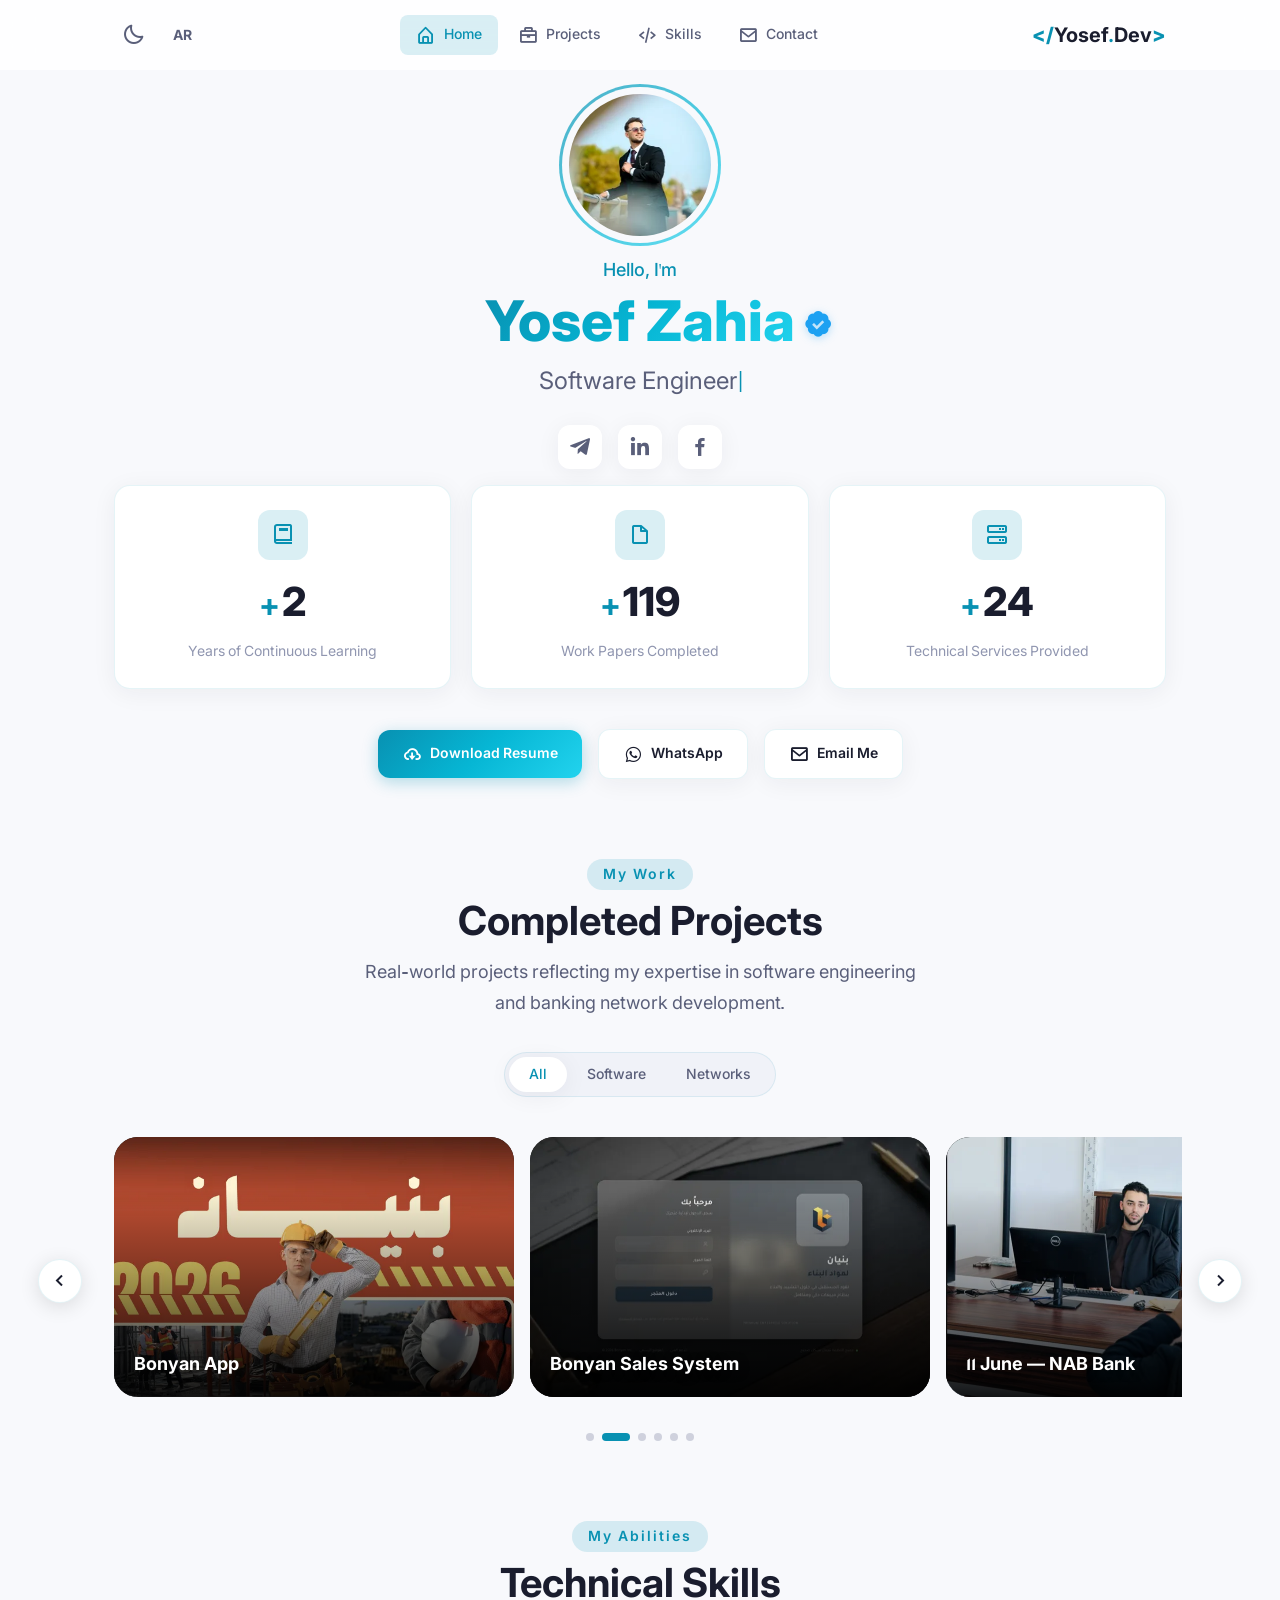
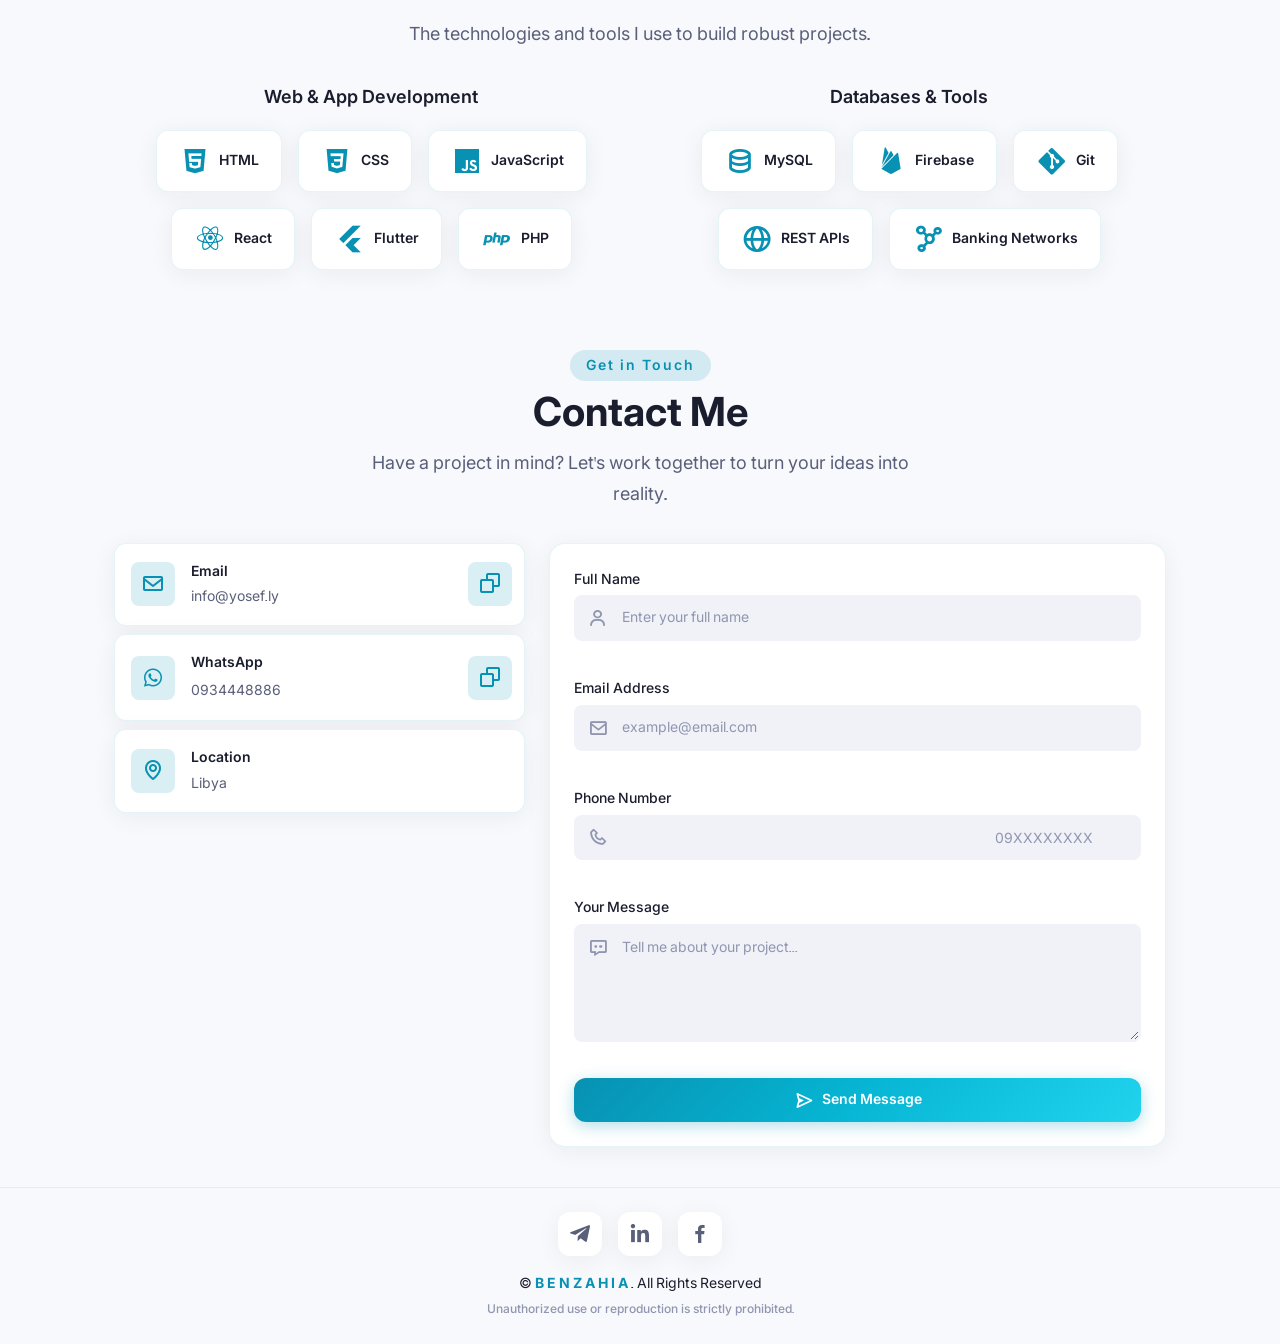
==== commit bc792c6d: "feat: replace project grid with a responsive horizontal carousel featuring navigation controls and p" ====
--- a/en/index.html
+++ b/en/index.html
@@ -191,109 +191,87 @@
             <button type="button" class="projects__tab" data-filter="software">Software</button>
             <button type="button" class="projects__tab" data-filter="networks">Networks</button>
           </div>
-          <div class="projects__grid">
+          <div class="projects__carousel-wrapper">
+            <button class="projects__nav projects__nav--prev" aria-label="Previous"><i class="bx bx-chevron-left"></i></button>
+            <button class="projects__nav projects__nav--next" aria-label="Next"><i class="bx bx-chevron-right"></i></button>
+            <div class="projects__grid">
             <article class="project-card reveal" data-category="software">
               <div class="project-card__image-wrapper">
                 <img src="../assets/images/project1.webp" alt="Bonyan App" class="project-card__image" loading="lazy" decoding="async" width="800" height="450" />
-                <div class="project-card__overlay">
-                  <a href="https://www.facebook.com/share/p/1GSQVXE1nA/?mibextid=wwXIfr" target="_blank" class="project-card__btn"><i class="bx bx-link-external"></i>View Project</a>
-                </div>
-              </div>
-              <div class="project-card__content">
-                <h3 class="project-card__title">Bonyan App</h3>
-                <p class="project-card__description">
-                  An application specialized in the construction field allowing users to request materials and craftsmen with an order management and tracking system, supporting credit card payments and Google Maps.
-                </p>
-                <div class="project-card__tags">
-                  <span class="tag">Flutter</span><span class="tag">Dart</span><span class="tag">Laravel</span><span class="tag">Google Maps</span><span class="tag">Plutu API</span>
+              </div>
+              <a href="https://www.facebook.com/share/p/1GSQVXE1nA/?mibextid=wwXIfr" target="_blank" class="project-card__btn"><i class="bx bx-link-external"></i>View Project</a>
+              <div class="project-card__overlay">
+                <div class="project-card__content">
+                  <h3 class="project-card__title">Bonyan App</h3>
+                  <p class="project-card__description">Specialized construction app for materials and craftsmen with tracking.</p>
                 </div>
               </div>
             </article>
             <article class="project-card reveal reveal-delay-1" data-category="software">
               <div class="project-card__image-wrapper">
                 <img src="../assets/images/project2.webp" alt="Bonyan System" class="project-card__image" loading="lazy" decoding="async" width="800" height="445" />
-                <div class="project-card__overlay">
-                  <a href="https://www.facebook.com/share/p/1GSQVXE1nA/?mibextid=wwXIfr" target="_blank" class="project-card__btn"><i class="bx bx-link-external"></i>View Project</a>
-                </div>
-              </div>
-              <div class="project-card__content">
-                <h3 class="project-card__title">Bonyan Sales & Accounting System</h3>
-                <p class="project-card__description">
-                  A comprehensive system for sales, accounting, and inventory management providing extensive reports and accurate operation tracking.
-                </p>
-                <div class="project-card__tags">
-                  <span class="tag">React</span><span class="tag">Laravel</span><span class="tag">PostgreSQL</span>
+              </div>
+              <a href="https://www.facebook.com/share/p/1GSQVXE1nA/?mibextid=wwXIfr" target="_blank" class="project-card__btn"><i class="bx bx-link-external"></i>View Project</a>
+              <div class="project-card__overlay">
+                <div class="project-card__content">
+                  <h3 class="project-card__title">Bonyan Sales System</h3>
+                  <p class="project-card__description">Integrated sales and inventory management with comprehensive reports.</p>
                 </div>
               </div>
             </article>
             <article class="project-card reveal" data-category="networks">
               <div class="project-card__image-wrapper">
                 <img src="../assets/images/project3.webp" alt="11 June — NAR Bank" class="project-card__image" loading="lazy" decoding="async" width="800" height="606" />
-                <div class="project-card__overlay">
-                  <a href="https://www.facebook.com/share/p/17sn5KF463/?mibextid=wwXIfr" target="_blank" class="project-card__btn"><i class="bx bx-link-external"></i>View Project</a>
-                </div>
-              </div>
-              <div class="project-card__content">
-                <h3 class="project-card__title">11 June Branch — NAB Bank</h3>
-                <p class="project-card__description">
-                  Established the branch network from scratch, setting up the entire infrastructure while providing continuous technical support.
-                </p>
-                <div class="project-card__tags">
-                  <span class="tag">Networks</span><span class="tag">Infrastructure</span><span class="tag">Tech Support</span>
+              </div>
+              <a href="https://www.facebook.com/share/p/17sn5KF463/?mibextid=wwXIfr" target="_blank" class="project-card__btn"><i class="bx bx-link-external"></i>View Project</a>
+              <div class="project-card__overlay">
+                <div class="project-card__content">
+                  <h3 class="project-card__title">11 June — NAB Bank</h3>
+                  <p class="project-card__description">Established branch network and infrastructure with tech support.</p>
                 </div>
               </div>
             </article>
             <article class="project-card reveal reveal-delay-1" data-category="networks">
               <div class="project-card__image-wrapper">
                 <img src="../assets/images/project4.webp" alt="Zuwara — NAR Bank" class="project-card__image" loading="lazy" decoding="async" width="800" height="800" />
-                <div class="project-card__overlay">
-                  <a href="https://www.facebook.com/share/p/1C7NFWV4y6/?mibextid=wwXIfr" target="_blank" class="project-card__btn"><i class="bx bx-link-external"></i>View Project</a>
-                </div>
-              </div>
-              <div class="project-card__content">
-                <h3 class="project-card__title">Zuwara Branch — NAB Bank</h3>
-                <p class="project-card__description">
-                  Set up the branch network and configured the complete infrastructure to prepare the branch for full operational efficiency.
-                </p>
-                <div class="project-card__tags">
-                  <span class="tag">Networks</span><span class="tag">Infrastructure</span><span class="tag">Configuration</span>
+              </div>
+              <a href="https://www.facebook.com/share/p/1C7NFWV4y6/?mibextid=wwXIfr" target="_blank" class="project-card__btn"><i class="bx bx-link-external"></i>View Project</a>
+              <div class="project-card__overlay">
+                <div class="project-card__content">
+                  <h3 class="project-card__title">Zuwara — NAB Bank</h3>
+                  <p class="project-card__description">Set up branch network and configured complete infrastructure.</p>
                 </div>
               </div>
             </article>
             <article class="project-card project-card--tall reveal" data-category="networks">
               <div class="project-card__image-wrapper">
                 <img src="../assets/images/project5.webp" alt="General Administration — NAB Bank" class="project-card__image" loading="lazy" decoding="async" width="800" height="800" />
-                <div class="project-card__overlay">
-                  <a href="https://www.facebook.com/share/p/1CoShVhmXP/?mibextid=wwXIfr" target="_blank" class="project-card__btn"><i class="bx bx-link-external"></i>View Project</a>
-                </div>
-              </div>
-              <div class="project-card__content">
-                <h3 class="project-card__title">General Administration — NAB Bank</h3>
-                <p class="project-card__description">
-                  Providing tech support and conducting field visits for the general management in collaboration with the infrastructure company.
-                </p>
-                <div class="project-card__tags">
-                  <span class="tag">Tech Support</span><span class="tag">Field Visits</span><span class="tag">Infrastructure</span>
+              </div>
+              <a href="https://www.facebook.com/share/p/1CoShVhmXP/?mibextid=wwXIfr" target="_blank" class="project-card__btn"><i class="bx bx-link-external"></i>View Project</a>
+              <div class="project-card__overlay">
+                <div class="project-card__content">
+                  <h3 class="project-card__title">General Admin — NAB Bank</h3>
+                  <p class="project-card__description">Tech support and field visits in collaboration with infrastructure team.</p>
                 </div>
               </div>
             </article>
             <article class="project-card project-card--tall reveal reveal-delay-1" data-category="networks">
               <div class="project-card__image-wrapper">
                 <img src="../assets/images/project6.webp" alt="Electronic Services — NAB Bank" class="project-card__image" loading="lazy" decoding="async" width="640" height="800" />
-                <div class="project-card__overlay">
-                  <a href="https://www.facebook.com/share/p/18ChydzkEQ/?mibextid=wwXIfr" target="_blank" class="project-card__btn"><i class="bx bx-link-external"></i>View Project</a>
-                </div>
-              </div>
-              <div class="project-card__content">
-                <h3 class="project-card__title">Electronic Services — NAB Bank</h3>
-                <p class="project-card__description">
-                  Fully equipped the electronic services department, including infrastructure, communications, and technical configuration.
-                </p>
-                <div class="project-card__tags">
-                  <span class="tag">Infrastructure</span><span class="tag">Communications</span><span class="tag">Tech Setup</span>
-                </div>
-              </div>
-            </article>
+              </div>
+              <a href="https://www.facebook.com/share/p/18ChydzkEQ/?mibextid=wwXIfr" target="_blank" class="project-card__btn"><i class="bx bx-link-external"></i>View Project</a>
+              <div class="project-card__overlay">
+                <div class="project-card__content">
+                  <h3 class="project-card__title">Electronic Services — NAB Bank</h3>
+                  <div class="project-card__tags">
+                    <span class="tag">Infrastructure</span><span class="tag">Communications</span><span class="tag">Tech Setup</span>
+                  </div>
+                  <p class="project-card__description">Fully equipped the electronic services department, including infrastructure, communications, and technical configuration.</p>
+                </div>
+              </div>
+            </article>
+            </div>
+            <div class="projects__dots"></div>
           </div>
         </div>
       </section>
--- a/style.css
+++ b/style.css
@@ -287,8 +287,8 @@
   transition: transform var(--transition-bounce), box-shadow var(--transition-base); overflow: hidden;
 }
 .stats__card::before { content: ''; position: absolute; bottom: 0; left: 0; right: 0; height: 3px; background: var(--clr-accent-gradient); opacity: 0; transition: opacity var(--transition-base); }
-.stats__card:hover { transform: translateY(-6px); box-shadow: var(--clr-card-shadow-hover); }
-.stats__card:hover::before { opacity: 1; }
+.stats__card:hover { transform: translateY(-6px); box-shadow: var(--clr-card-shadow-hover), 0 0 20px var(--clr-accent-glow); }
+.stats__card:hover::before { opacity: 0; }
 
 .stats__icon {
   display: flex; align-items: center; justify-content: center;
@@ -345,42 +345,125 @@
   box-shadow: var(--clr-card-shadow);
 }
 
-.projects__grid { display: grid; grid-template-columns: repeat(2, 1fr); gap: var(--space-xl); }
+/* --- Carousel Container --- */
+.projects__carousel-wrapper { position: relative; margin: 0 calc(-1 * var(--space-md)); }
+
+.projects__grid {
+  display: flex; gap: var(--space-md);
+  overflow-x: auto; overflow-y: hidden;
+  scroll-snap-type: x mandatory;
+  -webkit-overflow-scrolling: touch;
+  padding: var(--space-md) var(--space-md);
+  scrollbar-width: none;
+}
+.projects__grid::-webkit-scrollbar { display: none; }
 .project-card.hidden { display: none; }
 
+/* --- Navigation Arrows (desktop) --- */
+.projects__nav {
+  position: absolute; top: 50%; transform: translateY(-50%);
+  width: 44px; height: 44px; border-radius: 50%;
+  background: var(--clr-card-bg); color: var(--clr-text-primary);
+  box-shadow: 0 4px 20px rgba(0,0,0,0.12);
+  border: 1px solid var(--clr-border);
+  display: flex; align-items: center; justify-content: center;
+  font-size: var(--fs-xl); cursor: pointer; z-index: 5;
+  transition: transform var(--transition-bounce), box-shadow var(--transition-base), background var(--transition-fast);
+}
+.projects__nav:hover { transform: translateY(-50%) scale(1.1); box-shadow: 0 6px 28px rgba(0,0,0,0.18); background: var(--clr-accent); color: #fff; }
+.projects__nav--prev { left: -60px; }
+.projects__nav--next { right: -60px; }
+
+@media screen and (max-width: 850px) {
+  .projects__nav { display: none; }
+}
+
+/* --- Pagination Dots --- */
+.projects__dots {
+  display: flex; justify-content: center; align-items: center;
+  gap: 8px; margin-top: var(--space-lg);
+}
+.projects__dot {
+  width: 8px; height: 8px; border-radius: 50%;
+  background: var(--clr-text-muted); border: none; cursor: pointer;
+  transition: all var(--transition-base); opacity: 0.4;
+}
+.projects__dot.active {
+  width: 28px; border-radius: var(--radius-full);
+  background: var(--clr-accent); opacity: 1;
+}
+
+/* --- Individual Card --- */
 .project-card {
-  background: var(--clr-card-bg); border-radius: var(--radius-lg);
-  overflow: hidden; box-shadow: var(--clr-card-shadow); border: 1px solid var(--clr-border);
-  transition: transform var(--transition-bounce), box-shadow var(--transition-base);
-}
-.project-card:hover { transform: translateY(-6px); box-shadow: var(--clr-card-shadow-hover); }
-
-.project-card__image-wrapper { position: relative; overflow: hidden; height: 200px; background: var(--clr-bg-tertiary); }
-.project-card--tall .project-card__image-wrapper { height: 400px; }
-.project-card__image { width: 100%; height: 100%; object-fit: cover; transition: transform var(--transition-slow); }
-.project-card:hover .project-card__image { transform: scale(1.08); }
-
+  position: relative; flex-shrink: 0;
+  width: 400px; max-width: 85vw;
+  aspect-ratio: 400 / 260; height: auto;
+  border-radius: var(--radius-xl); overflow: hidden;
+  background-color: #000000;
+  transform: translateZ(0); /* Safari subpixel mask fix */
+  scroll-snap-align: center;
+  /* box-shadow removed as requested */
+  cursor: pointer;
+  transition: transform 0.4s ease;
+}
+.project-card:hover { transform: translateY(-8px); }
+
+/* Image fills entire card naturally in landscape */
+.project-card__image-wrapper { position: absolute; inset: 0; }
+.project-card__image {
+  display: block;
+  width: 100%; height: 100%; object-fit: cover; 
+  transition: transform 0.6s ease;
+}
+.project-card:hover .project-card__image { transform: scale(1.05); }
+
+/* Gradient overlay at bottom */
 .project-card__overlay {
-  position: absolute; inset: 0; background: var(--clr-overlay);
-  display: flex; align-items: center; justify-content: center;
-  opacity: 0; transition: opacity var(--transition-base);
-}
-.project-card:hover .project-card__overlay { opacity: 1; }
-
+  position: absolute; inset: 0;
+  background: linear-gradient(0deg,
+    rgba(0,0,0,0.9) 0%,
+    rgba(0,0,0,0.3) 50%,
+    transparent 80%);
+  display: flex; flex-direction: column; justify-content: flex-end;
+  padding: var(--space-md) var(--space-lg);
+}
+
+/* Content at bottom of card */
+.project-card__content {
+  position: relative; z-index: 2;
+}
+
+.project-card__title {
+  font-size: var(--fs-md); font-weight: var(--fw-bold); color: #ffffff;
+  margin-bottom: 4px; line-height: 1.3;
+  text-shadow: 0 2px 10px rgba(0,0,0,0.5);
+}
+
+/* Description — slides up on hover */
+.project-card__description {
+  font-size: var(--fs-xs); color: rgba(255,255,255,0.9); line-height: 1.5;
+  max-height: 0; overflow: hidden; opacity: 0;
+  transition: max-height 0.4s ease, opacity 0.3s ease;
+}
+.project-card:hover .project-card__description {
+  max-height: 100px; opacity: 1; margin-top: 6px;
+}
+
+/* CTA button — appears on hover at top-right */
 .project-card__btn {
   display: inline-flex; align-items: center; gap: var(--space-sm);
-  padding: 10px 20px; background: #ffffff; color: var(--clr-accent);
-  font-size: var(--fs-sm); font-weight: var(--fw-semibold);
-  border-radius: var(--radius-sm); transform: translateY(12px);
-  transition: transform var(--transition-base);
-}
-.project-card:hover .project-card__btn { transform: translateY(0); }
-
-.project-card__content { padding: var(--space-lg); }
-.project-card__title { font-size: var(--fs-lg); font-weight: var(--fw-semibold); color: var(--clr-text-primary); margin-bottom: var(--space-xs); }
-.project-card__description { font-size: var(--fs-sm); color: var(--clr-text-secondary); line-height: 1.7; margin-bottom: var(--space-sm); }
-.project-card__tags { display: flex; flex-wrap: wrap; gap: var(--space-sm); }
-.tag { font-size: var(--fs-xs); font-weight: var(--fw-medium); padding: 4px 12px; background: var(--clr-accent-glow); color: var(--clr-accent); border-radius: var(--radius-full); font-family: var(--ff-num); }
+  padding: 6px 14px; border-radius: var(--radius-full);
+  background: rgba(255,255,255,0.15); color: #ffffff;
+  backdrop-filter: blur(12px); -webkit-backdrop-filter: blur(12px);
+  border: 1px solid rgba(255,255,255,0.2);
+  font-size: 10px; font-weight: var(--fw-semibold);
+  position: absolute; top: var(--space-md); inset-inline-end: var(--space-md);
+  opacity: 0; transform: translateY(-5px);
+  transition: all 0.3s ease;
+  z-index: 3;
+}
+.project-card:hover .project-card__btn { opacity: 1; transform: translateY(0); }
+.project-card__btn:hover { background: rgba(255,255,255,0.3); }
 
 /* ============================================
    SKILLS — Badge Grid
@@ -591,7 +674,9 @@
   .stats__container { grid-template-columns: 1fr; }
   .stats__card { flex-direction: row; text-align: start; gap: var(--space-md); padding: var(--space-md); }
   .stats__icon { margin-bottom: 0; flex-shrink: 0; }
-  .projects__grid { grid-template-columns: 1fr; }
+  .projects__nav { display: none; }
+  .projects__grid { padding: var(--space-md) var(--space-md); gap: var(--space-md); }
+  /* Hover interactions on mobile will naturally require tapping to reveal the description */
   .actions__container { flex-direction: column; }
   .btn { width: 100%; justify-content: center; }
   .contact__info { flex-direction: column; }
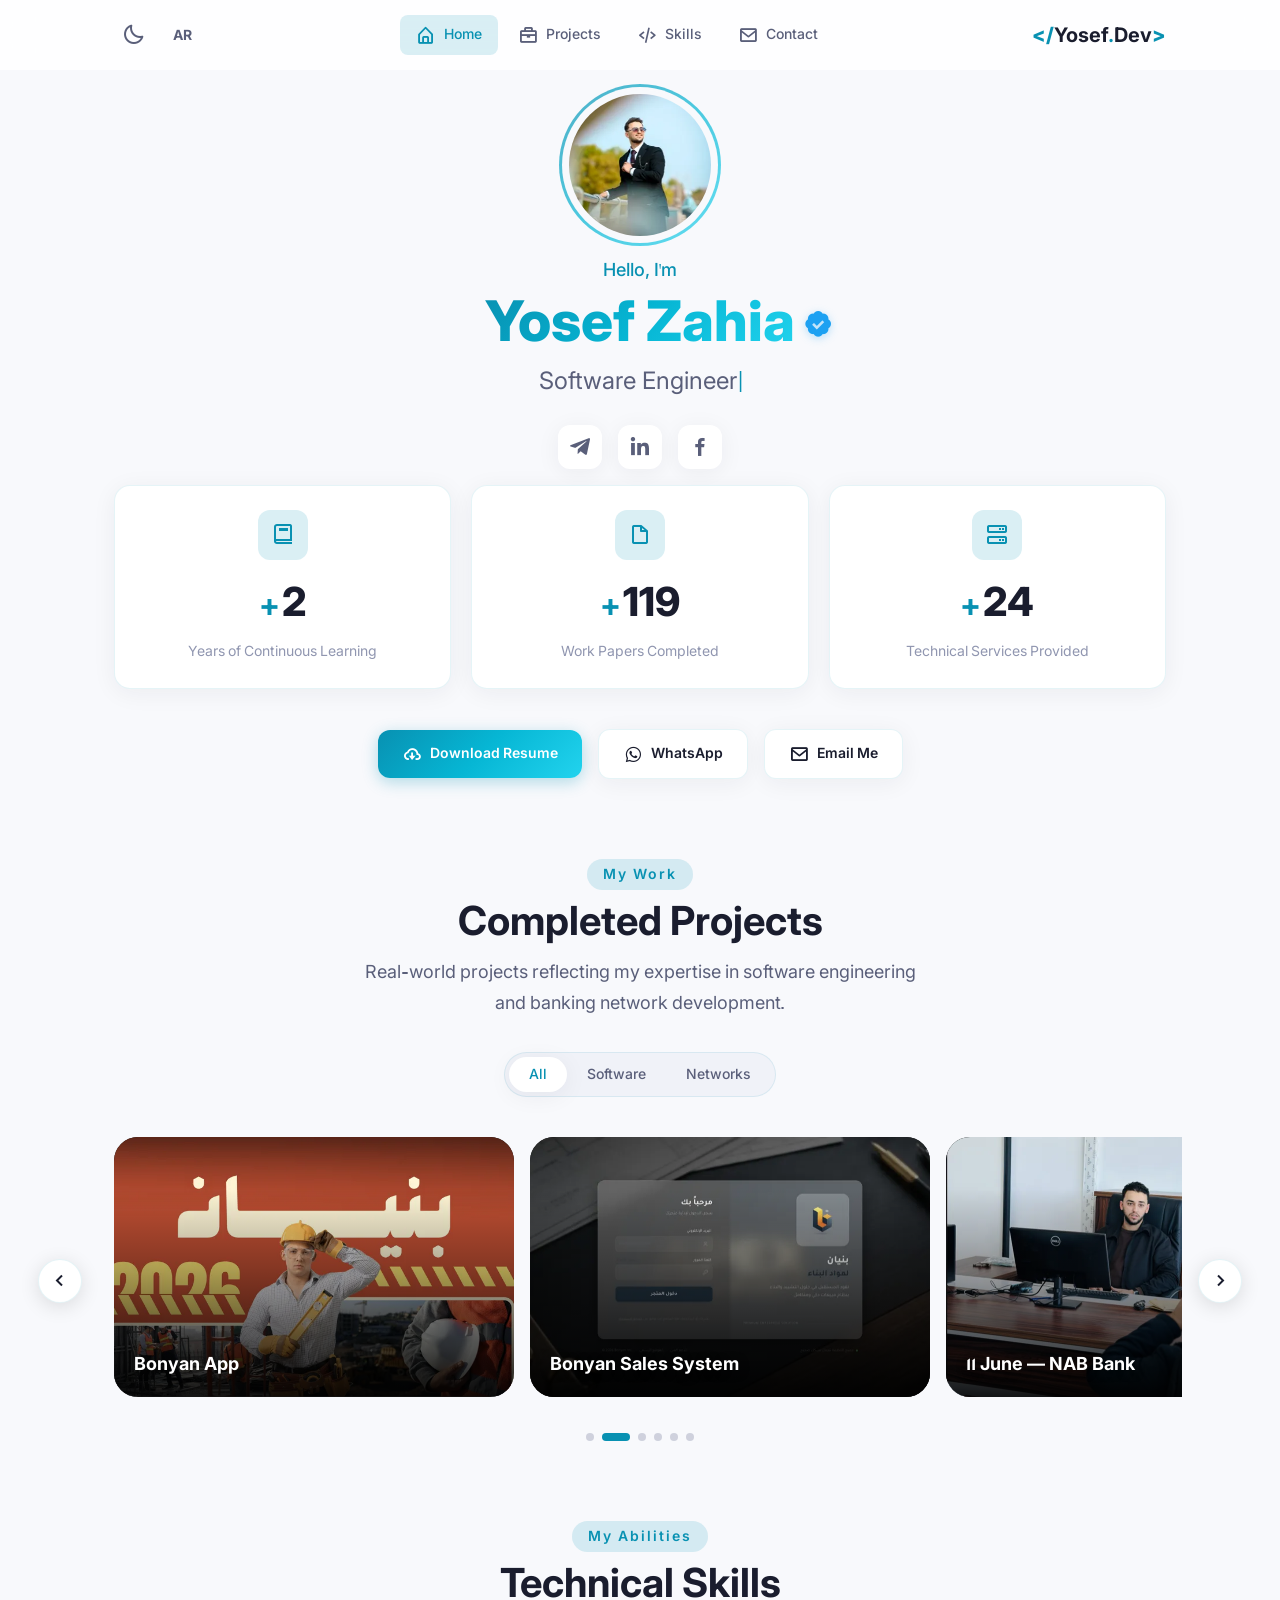
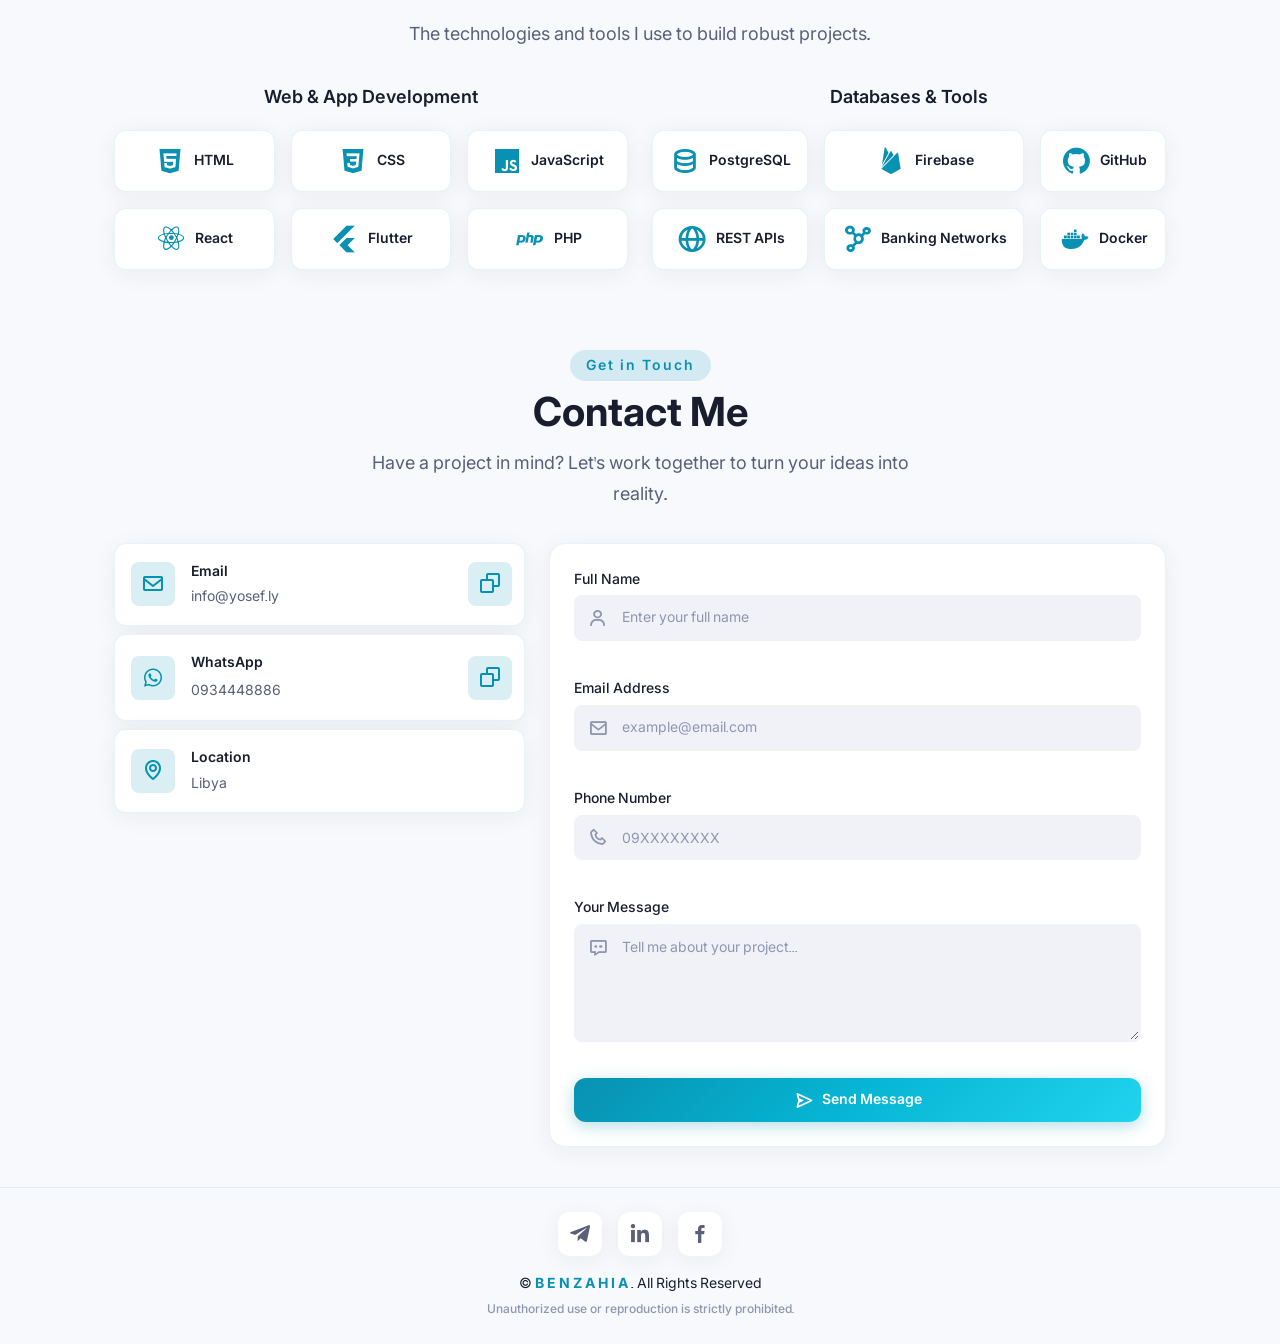
==== commit 071100ab: "feat: update skills list, refactor badge layout to grid, and add LTR phone input styling" ====
--- a/en/index.html
+++ b/en/index.html
@@ -301,11 +301,12 @@
             <div class="skills__group">
               <h3 class="skills__group-title">Databases & Tools</h3>
               <div class="skills__badges">
-                <div class="skill-badge"><i class="bx bx-data"></i><span>MySQL</span></div>
+                <div class="skill-badge"><i class="bx bx-data"></i><span>PostgreSQL</span></div>
                 <div class="skill-badge"><i class="bx bxl-firebase"></i><span>Firebase</span></div>
-                <div class="skill-badge"><i class="bx bxl-git"></i><span>Git</span></div>
+                <div class="skill-badge"><i class="bx bxl-github"></i><span>GitHub</span></div>
                 <div class="skill-badge"><i class="bx bx-globe"></i><span>REST APIs</span></div>
                 <div class="skill-badge"><i class="bx bx-network-chart"></i><span>Banking Networks</span></div>
+                <div class="skill-badge"><i class="bx bxl-docker"></i><span>Docker</span></div>
               </div>
             </div>
           </div>
--- a/style.css
+++ b/style.css
@@ -484,15 +484,14 @@
 }
 
 .skills__badges {
-  display: flex;
-  flex-wrap: wrap;
-  justify-content: center;
+  display: grid;
+  grid-template-columns: repeat(3, 1fr);
   gap: var(--space-md);
 }
 
 .skill-badge {
-  display: flex; align-items: center; gap: var(--space-sm);
-  padding: 14px 22px;
+  display: flex; align-items: center; justify-content: center; gap: var(--space-sm);
+  padding: 14px 16px;
   background: var(--clr-card-bg); border-radius: var(--radius-md);
   box-shadow: var(--clr-card-shadow); border: 1px solid var(--clr-border);
   transition: transform var(--transition-bounce), box-shadow var(--transition-base), border-color var(--transition-fast);
@@ -504,8 +503,8 @@
   border-color: var(--clr-accent);
 }
 
-.skill-badge i { font-size: var(--fs-2xl); color: var(--clr-accent); }
-.skill-badge span { font-size: var(--fs-sm); font-weight: var(--fw-semibold); color: var(--clr-text-primary); }
+.skill-badge i { font-size: var(--fs-2xl); color: var(--clr-accent); flex-shrink: 0; }
+.skill-badge span { font-size: var(--fs-sm); font-weight: var(--fw-semibold); color: var(--clr-text-primary); white-space: nowrap; overflow: hidden; text-overflow: ellipsis; }
 
 /* ============================================
    CONTACT
@@ -577,6 +576,13 @@
   text-align: right;
   padding-inline-start: 12px;
   padding-inline-end: 46px;
+}
+
+/* Phone field in LTR (English) version — flip alignment */
+[dir="ltr"] #contactPhone {
+  text-align: left;
+  padding-inline-start: 46px;
+  padding-inline-end: 12px;
 }
 
 .form-error { display: block; font-size: var(--fs-xs); color: var(--clr-error); margin-top: 4px; min-height: 16px; }
@@ -645,6 +651,20 @@
   .navbar__menu.active { transform: translateY(0); opacity: 1; visibility: visible; }
   .navbar__list { flex-direction: column; gap: var(--space-sm); }
   .navbar__link { width: 100%; padding: var(--space-sm) var(--space-md); border-radius: var(--radius-sm); }
+
+  /* Automatic reveal for active project card on mobile */
+  .project-card.is-active .project-card__image {
+    transform: scale(1.05);
+  }
+  .project-card.is-active .project-card__description {
+    max-height: 100px;
+    opacity: 1;
+    margin-top: 6px;
+  }
+  .project-card.is-active .project-card__btn {
+    opacity: 1;
+    transform: translateY(0);
+  }
 }
 
 /* ============================================
@@ -659,6 +679,7 @@
   .contact__info { flex-direction: column; }
   .contact__info-card { flex: unset; min-width: unset; width: 100%; }
   .skills__layout { grid-template-columns: 1fr; }
+  .skills__badges { grid-template-columns: repeat(2, 1fr); }
 }
 
 @media screen and (max-width: 768px) {
@@ -666,6 +687,9 @@
   .stats__container { grid-template-columns: repeat(3, 1fr); gap: var(--space-sm); }
   .hero__image-wrapper, .hero__image { width: 130px; height: 130px; }
   .skills__layout { grid-template-columns: 1fr; }
+  .skills__badges { grid-template-columns: repeat(2, 1fr); }
+  .skill-badge { padding: 12px 10px; gap: var(--space-xs); }
+  .skill-badge i { font-size: var(--fs-xl); }
 }
 
 @media screen and (max-width: 480px) {
@@ -683,6 +707,10 @@
   .contact__info-card { min-width: unset; width: 100%; }
   .contact__form { padding: var(--space-md); }
   .hero__image-wrapper, .hero__image { width: 110px; height: 110px; }
+  .skills__badges { grid-template-columns: repeat(2, 1fr); gap: var(--space-sm); }
+  .skill-badge { padding: 10px 8px; gap: 6px; }
+  .skill-badge i { font-size: var(--fs-lg); }
+  .skill-badge span { font-size: var(--fs-xs); }
 }
 
 /* ---------- Selection & Scrollbar ---------- */
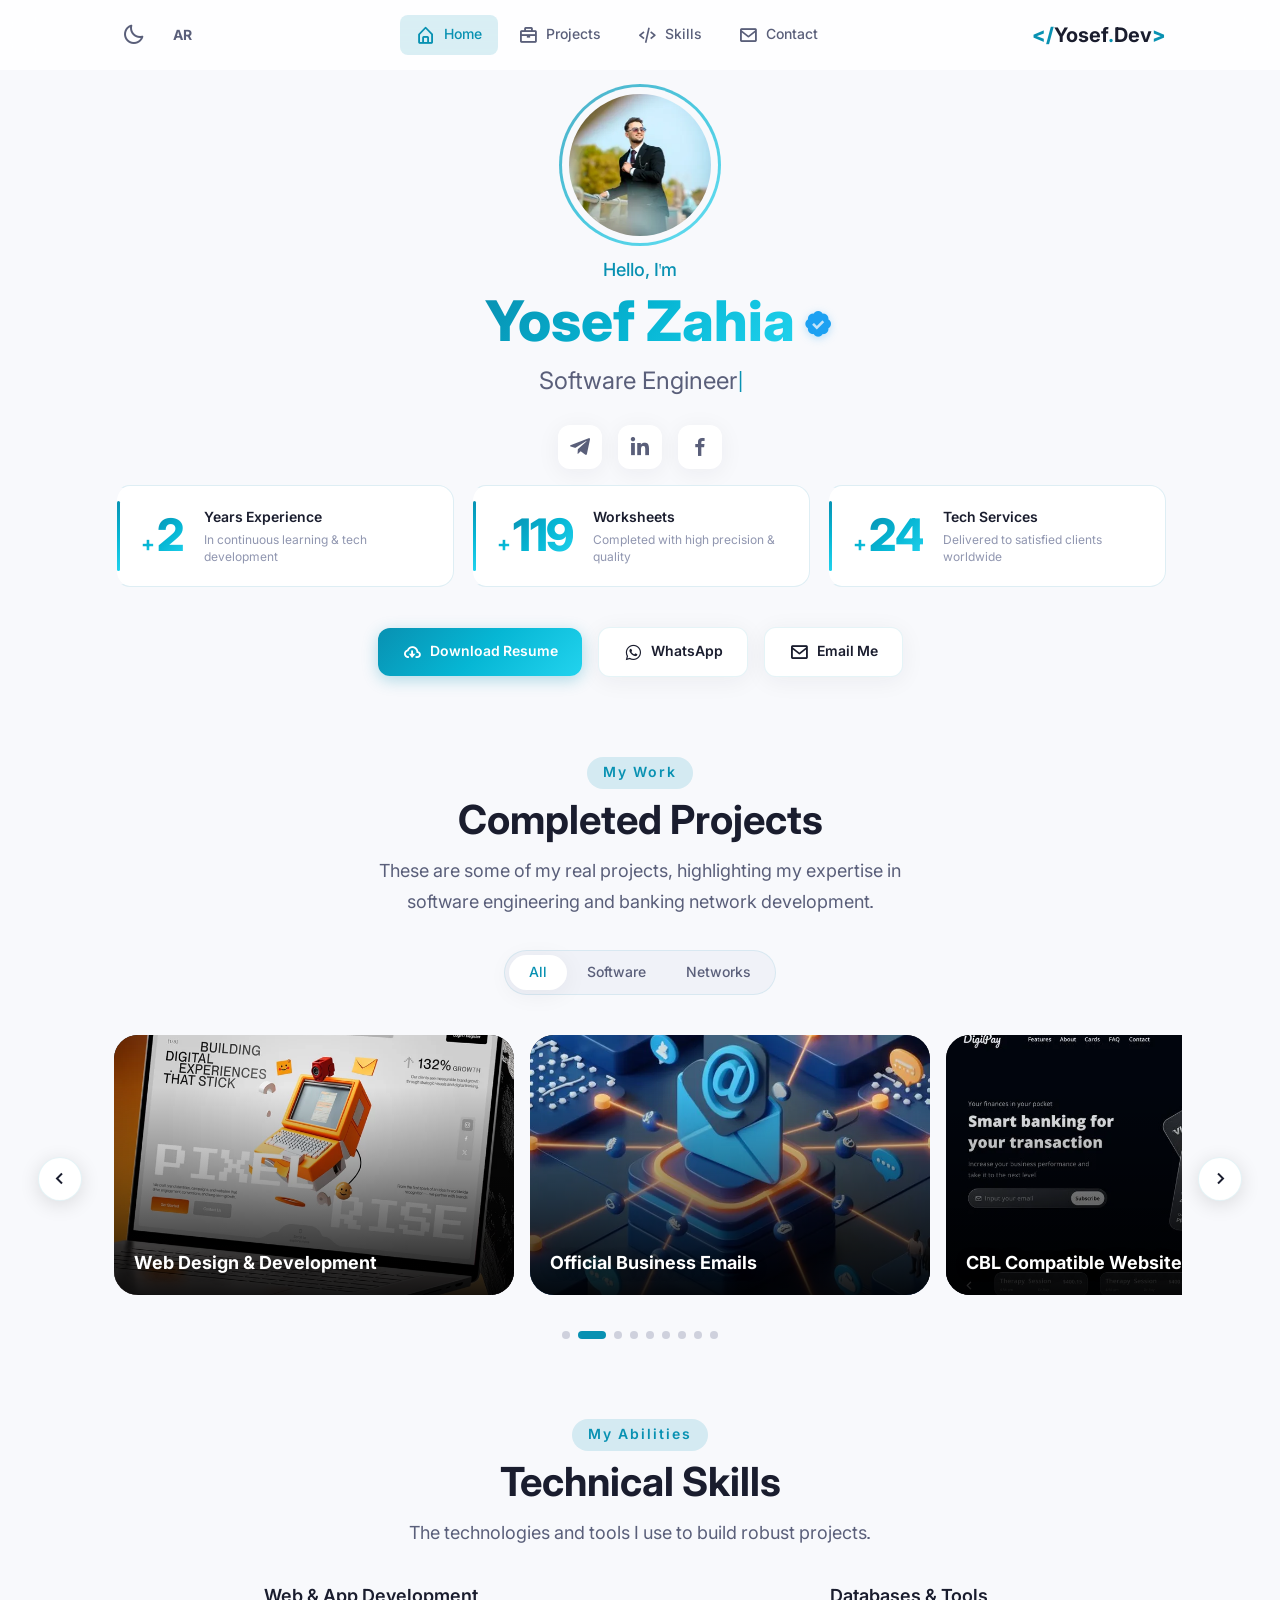
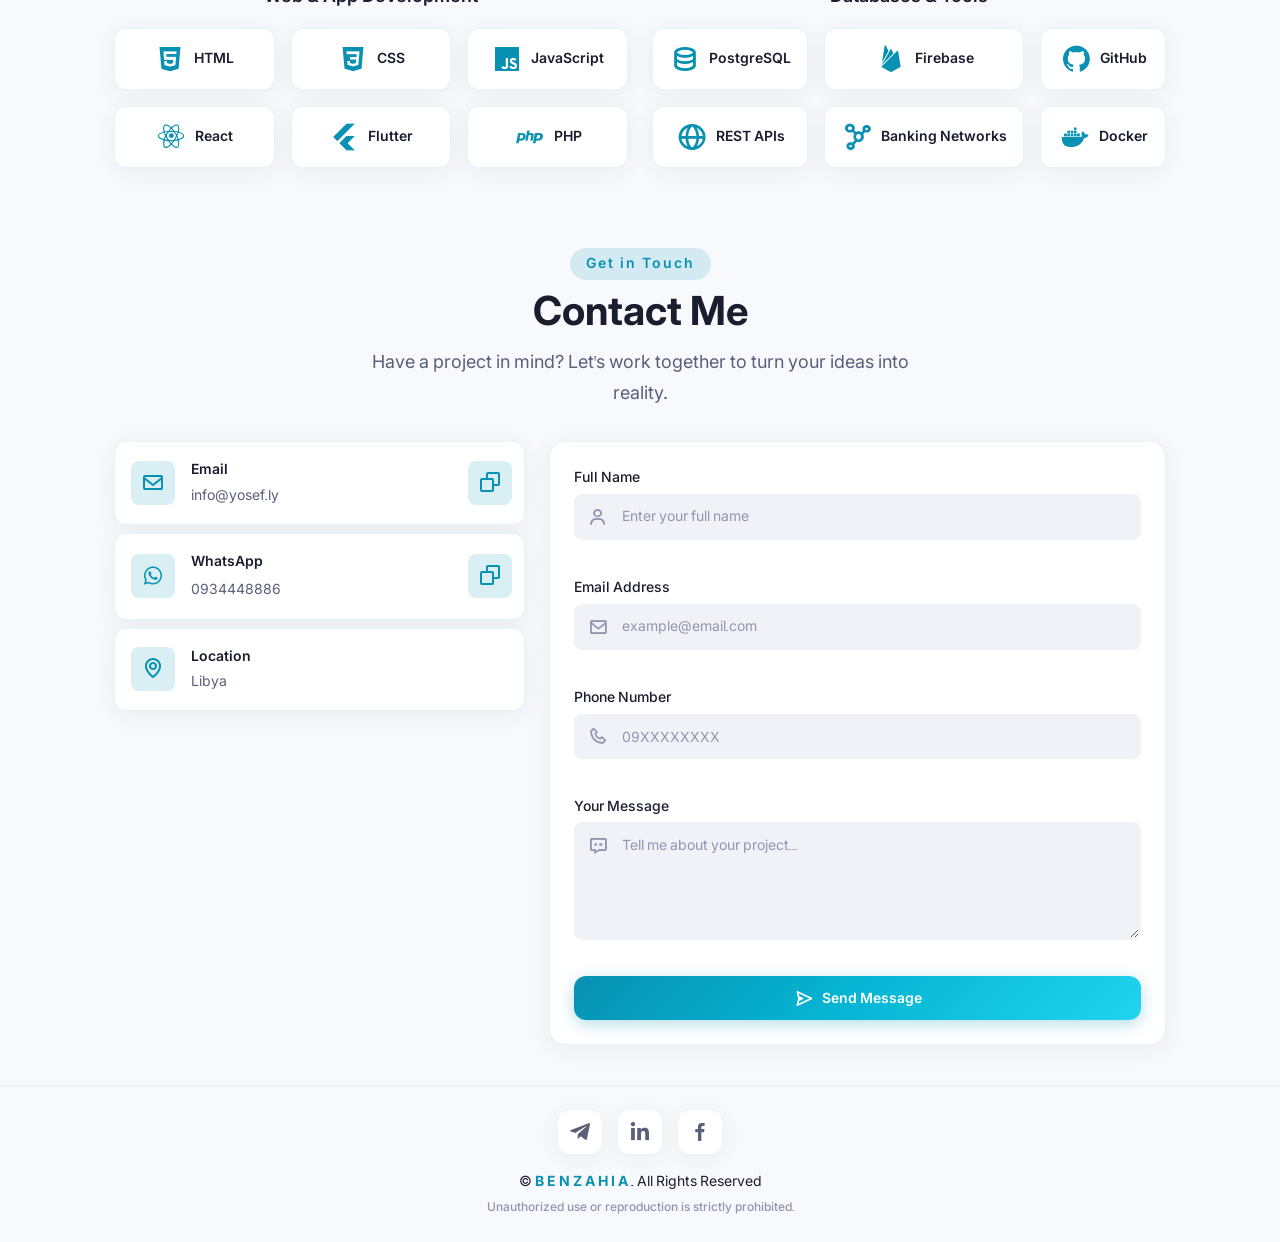
==== commit 57c68294: "feat: redesign stats section with horizontal metric cards and add three new project entries" ====
--- a/en/index.html
+++ b/en/index.html
@@ -140,30 +140,40 @@
       <!-- STATS -->
       <section class="stats section" id="stats">
         <div class="stats__container container">
-          <div class="stats__card reveal">
-            <div class="stats__icon"><i class="bx bx-book"></i></div>
-            <div class="stats__value">
-              <span class="stats__plus">+</span>
-              <h3 class="stats__number" data-target="3">0</h3>
-            </div>
-            <p class="stats__label">Years of Continuous Learning</p>
-          </div>
-          <div class="stats__card reveal reveal-delay-1">
-            <div class="stats__icon"><i class="bx bx-file-blank"></i></div>
-            <div class="stats__value">
-              <span class="stats__plus">+</span>
-              <h3 class="stats__number" data-target="120">0</h3>
-            </div>
-            <p class="stats__label">Work Papers Completed</p>
-          </div>
-          <div class="stats__card reveal reveal-delay-2">
-            <div class="stats__icon"><i class="bx bx-server"></i></div>
-            <div class="stats__value">
-              <span class="stats__plus">+</span>
-              <h3 class="stats__number" data-target="25">0</h3>
-            </div>
-            <p class="stats__label">Technical Services Provided</p>
-          </div>
+
+          <div class="stats__metric reveal">
+            <div class="stats__figure">
+              <span class="stats__plus num-font">+</span>
+              <h3 class="stats__number num-font" data-target="3">0</h3>
+            </div>
+            <div class="stats__meta">
+              <span class="stats__label">Years Experience</span>
+              <span class="stats__sub">In continuous learning & tech development</span>
+            </div>
+          </div>
+
+          <div class="stats__metric reveal reveal-delay-1">
+            <div class="stats__figure">
+              <span class="stats__plus num-font">+</span>
+              <h3 class="stats__number num-font" data-target="120">0</h3>
+            </div>
+            <div class="stats__meta">
+              <span class="stats__label">Worksheets</span>
+              <span class="stats__sub">Completed with high precision & quality</span>
+            </div>
+          </div>
+
+          <div class="stats__metric reveal reveal-delay-2">
+            <div class="stats__figure">
+              <span class="stats__plus num-font">+</span>
+              <h3 class="stats__number num-font" data-target="25">0</h3>
+            </div>
+            <div class="stats__meta">
+              <span class="stats__label">Tech Services</span>
+              <span class="stats__sub">Delivered to satisfied clients worldwide</span>
+            </div>
+          </div>
+
         </div>
       </section>
 
@@ -183,7 +193,7 @@
             <span class="section__subtitle">My Work</span>
             <h2 class="section__title">Completed Projects</h2>
             <p class="section__description">
-              Real-world projects reflecting my expertise in software engineering and banking network development.
+              These are some of my real projects, highlighting my expertise in software engineering and banking network development.
             </p>
           </div>
           <div class="projects__tabs reveal">
@@ -195,6 +205,42 @@
             <button class="projects__nav projects__nav--prev" aria-label="Previous"><i class="bx bx-chevron-left"></i></button>
             <button class="projects__nav projects__nav--next" aria-label="Next"><i class="bx bx-chevron-right"></i></button>
             <div class="projects__grid">
+            <article class="project-card reveal" data-category="software">
+              <div class="project-card__image-wrapper">
+                <img src="../assets/images/project7.webp" alt="Web Design" class="project-card__image" loading="lazy" decoding="async" width="800" height="450" />
+              </div>
+              <a href="#home" class="project-card__btn"><i class="bx bx-link-external"></i>Preview Design</a>
+              <div class="project-card__overlay">
+                <div class="project-card__content">
+                  <h3 class="project-card__title">Web Design & Development</h3>
+                  <p class="project-card__description">Creating personal, commercial, and advertising websites with modern, responsive designs.</p>
+                </div>
+              </div>
+            </article>
+            <article class="project-card reveal" data-category="software">
+              <div class="project-card__image-wrapper">
+                <img src="../assets/images/project8.webp" alt="Business Email" class="project-card__image" loading="lazy" decoding="async" width="800" height="450" />
+              </div>
+              <a href="#contact" class="project-card__btn"><i class="bx bx-envelope"></i>Order Service</a>
+              <div class="project-card__overlay">
+                <div class="project-card__content">
+                  <h3 class="project-card__title">Official Business Emails</h3>
+                  <p class="project-card__description">Setting up and managing professional domain-based email systems for businesses.</p>
+                </div>
+              </div>
+            </article>
+            <article class="project-card reveal" data-category="software">
+              <div class="project-card__image-wrapper">
+                <img src="../assets/images/project9.webp" alt="CBL Integration" class="project-card__image" loading="lazy" decoding="async" width="800" height="450" />
+              </div>
+              <a href="#contact" class="project-card__btn"><i class="bx bx-cog"></i>Request Integration</a>
+              <div class="project-card__overlay">
+                <div class="project-card__content">
+                  <h3 class="project-card__title">CBL Compatible Websites</h3>
+                  <p class="project-card__description">Developing specialized websites that support integration with Central Bank of Libya (CBL) systems.</p>
+                </div>
+              </div>
+            </article>
             <article class="project-card reveal" data-category="software">
               <div class="project-card__image-wrapper">
                 <img src="../assets/images/project1.webp" alt="Bonyan App" class="project-card__image" loading="lazy" decoding="async" width="800" height="450" />
--- a/style.css
+++ b/style.css
@@ -274,33 +274,82 @@
 .social-link:hover { transform: translateY(-4px) scale(1.05); color: #fff; background: var(--clr-accent); box-shadow: 0 8px 25px rgba(8, 145, 178, 0.35); }
 
 /* ============================================
-   STATS
+   STATS — Horizontal Metric Cards
    ============================================ */
 .stats { padding-top: 0; }
-.stats__container { display: grid; grid-template-columns: repeat(3, 1fr); gap: var(--space-lg); }
-
-.stats__card {
-  position: relative; display: flex; flex-direction: column; align-items: center; text-align: center;
-  padding: var(--space-xl) var(--space-lg);
-  background: var(--clr-card-bg); border-radius: var(--radius-lg);
-  box-shadow: var(--clr-card-shadow); border: 1px solid var(--clr-border);
-  transition: transform var(--transition-bounce), box-shadow var(--transition-base); overflow: hidden;
-}
-.stats__card::before { content: ''; position: absolute; bottom: 0; left: 0; right: 0; height: 3px; background: var(--clr-accent-gradient); opacity: 0; transition: opacity var(--transition-base); }
-.stats__card:hover { transform: translateY(-6px); box-shadow: var(--clr-card-shadow-hover), 0 0 20px var(--clr-accent-glow); }
-.stats__card:hover::before { opacity: 0; }
-
-.stats__icon {
-  display: flex; align-items: center; justify-content: center;
-  width: 50px; height: 50px; border-radius: var(--radius-md);
-  background: var(--clr-accent-glow); color: var(--clr-accent);
-  font-size: var(--fs-xl); margin-bottom: var(--space-sm);
-}
-
-.stats__value { display: flex; align-items: baseline; justify-content: center; direction: ltr; gap: 2px; }
-.stats__number { font-size: var(--fs-3xl); font-weight: var(--fw-extrabold); color: var(--clr-text-primary); font-family: var(--ff-num); }
-.stats__plus { font-size: var(--fs-2xl); font-weight: var(--fw-bold); color: var(--clr-accent); font-family: var(--ff-num); }
-.stats__label { font-size: var(--fs-sm); color: var(--clr-text-muted); margin-top: var(--space-xs); }
+.stats__container {
+  display: grid;
+  grid-template-columns: repeat(3, 1fr);
+  gap: var(--space-md);
+}
+
+.stats__metric {
+  display: flex;
+  align-items: center;
+  gap: var(--space-lg);
+  padding: var(--space-lg) var(--space-xl);
+  background: var(--clr-card-bg);
+  border-radius: var(--radius-lg);
+  border: 1px solid var(--clr-border);
+  border-inline-start: 3px solid transparent;
+  background-clip: padding-box;
+  position: relative;
+  transition: transform var(--transition-bounce), border-color var(--transition-fast), box-shadow var(--transition-base);
+  overflow: hidden;
+}
+/* Gradient accent border indicator */
+.stats__metric::before {
+  content: '';
+  position: absolute;
+  inset-inline-start: 0; top: 15%; bottom: 15%;
+  width: 3px;
+  background: var(--clr-accent-gradient);
+  border-radius: var(--radius-full);
+}
+.stats__metric:hover {
+  transform: translateY(-4px);
+  box-shadow: 0 8px 28px var(--clr-accent-glow);
+  border-color: var(--clr-accent-light);
+}
+
+/* Large gradient number on one side */
+.stats__figure {
+  display: flex;
+  align-items: baseline;
+  gap: 2px;
+  direction: ltr;
+  flex-shrink: 0;
+}
+.stats__plus {
+  font-size: 1.3rem; font-weight: var(--fw-bold);
+  background: var(--clr-accent-gradient);
+  -webkit-background-clip: text; -webkit-text-fill-color: transparent; background-clip: text;
+  line-height: 1.5;
+}
+.stats__number {
+  font-size: 2.8rem; font-weight: var(--fw-extrabold);
+  background: var(--clr-accent-gradient);
+  -webkit-background-clip: text; -webkit-text-fill-color: transparent; background-clip: text;
+  line-height: 1; letter-spacing: -0.03em;
+}
+
+/* Text side */
+.stats__meta {
+  display: flex; flex-direction: column; gap: 3px;
+  min-width: 0;
+}
+.stats__label {
+  font-size: var(--fs-sm); font-weight: var(--fw-semibold);
+  color: var(--clr-text-primary);
+  white-space: nowrap;
+}
+.stats__sub {
+  font-size: var(--fs-xs); color: var(--clr-text-muted);
+  line-height: 1.4;
+}
+
+/* Legacy classes — kept for backward compatibility if needed, but hidden */
+.stats__card, .stats__icon, .stats__value { display: none; }
 
 /* ============================================
    ACTION BUTTONS
@@ -675,6 +724,9 @@
 @media screen and (max-width: 992px) {
   :root { --fs-4xl: 2.8rem; --fs-3xl: 2rem; }
   .container { max-width: 720px; }
+  .stats__container { grid-template-columns: 1fr; gap: var(--space-md); }
+  .stats__metric { padding: var(--space-md) var(--space-xl); justify-content: center; text-align: center; }
+  .stats__meta { text-align: center; }
   .contact__content { grid-template-columns: 1fr; }
   .contact__info { flex-direction: column; }
   .contact__info-card { flex: unset; min-width: unset; width: 100%; }
@@ -684,7 +736,7 @@
 
 @media screen and (max-width: 768px) {
   :root { --fs-4xl: 2.4rem; --fs-3xl: 1.75rem; --fs-2xl: 1.5rem; }
-  .stats__container { grid-template-columns: repeat(3, 1fr); gap: var(--space-sm); }
+  .stats__number { font-size: 2.3rem; }
   .hero__image-wrapper, .hero__image { width: 130px; height: 130px; }
   .skills__layout { grid-template-columns: 1fr; }
   .skills__badges { grid-template-columns: repeat(2, 1fr); }
@@ -695,9 +747,12 @@
 @media screen and (max-width: 480px) {
   :root { --fs-4xl: 2rem; --fs-3xl: 1.5rem; --fs-2xl: 1.25rem; }
   .container { padding: 0 var(--space-md); }
-  .stats__container { grid-template-columns: 1fr; }
-  .stats__card { flex-direction: row; text-align: start; gap: var(--space-md); padding: var(--space-md); }
-  .stats__icon { margin-bottom: 0; flex-shrink: 0; }
+  .stats__metric { padding: 14px 16px; gap: 16px; flex-direction: row; justify-content: center; align-items: center; }
+  .stats__meta { text-align: start; }
+  .stats__number { font-size: 1.8rem; }
+  .stats__plus { font-size: 1.1rem; }
+  .stats__label { font-size: 0.85rem; font-weight: var(--fw-bold); }
+  .stats__sub { font-size: 0.7rem; }
   .projects__nav { display: none; }
   .projects__grid { padding: var(--space-md) var(--space-md); gap: var(--space-md); }
   /* Hover interactions on mobile will naturally require tapping to reveal the description */
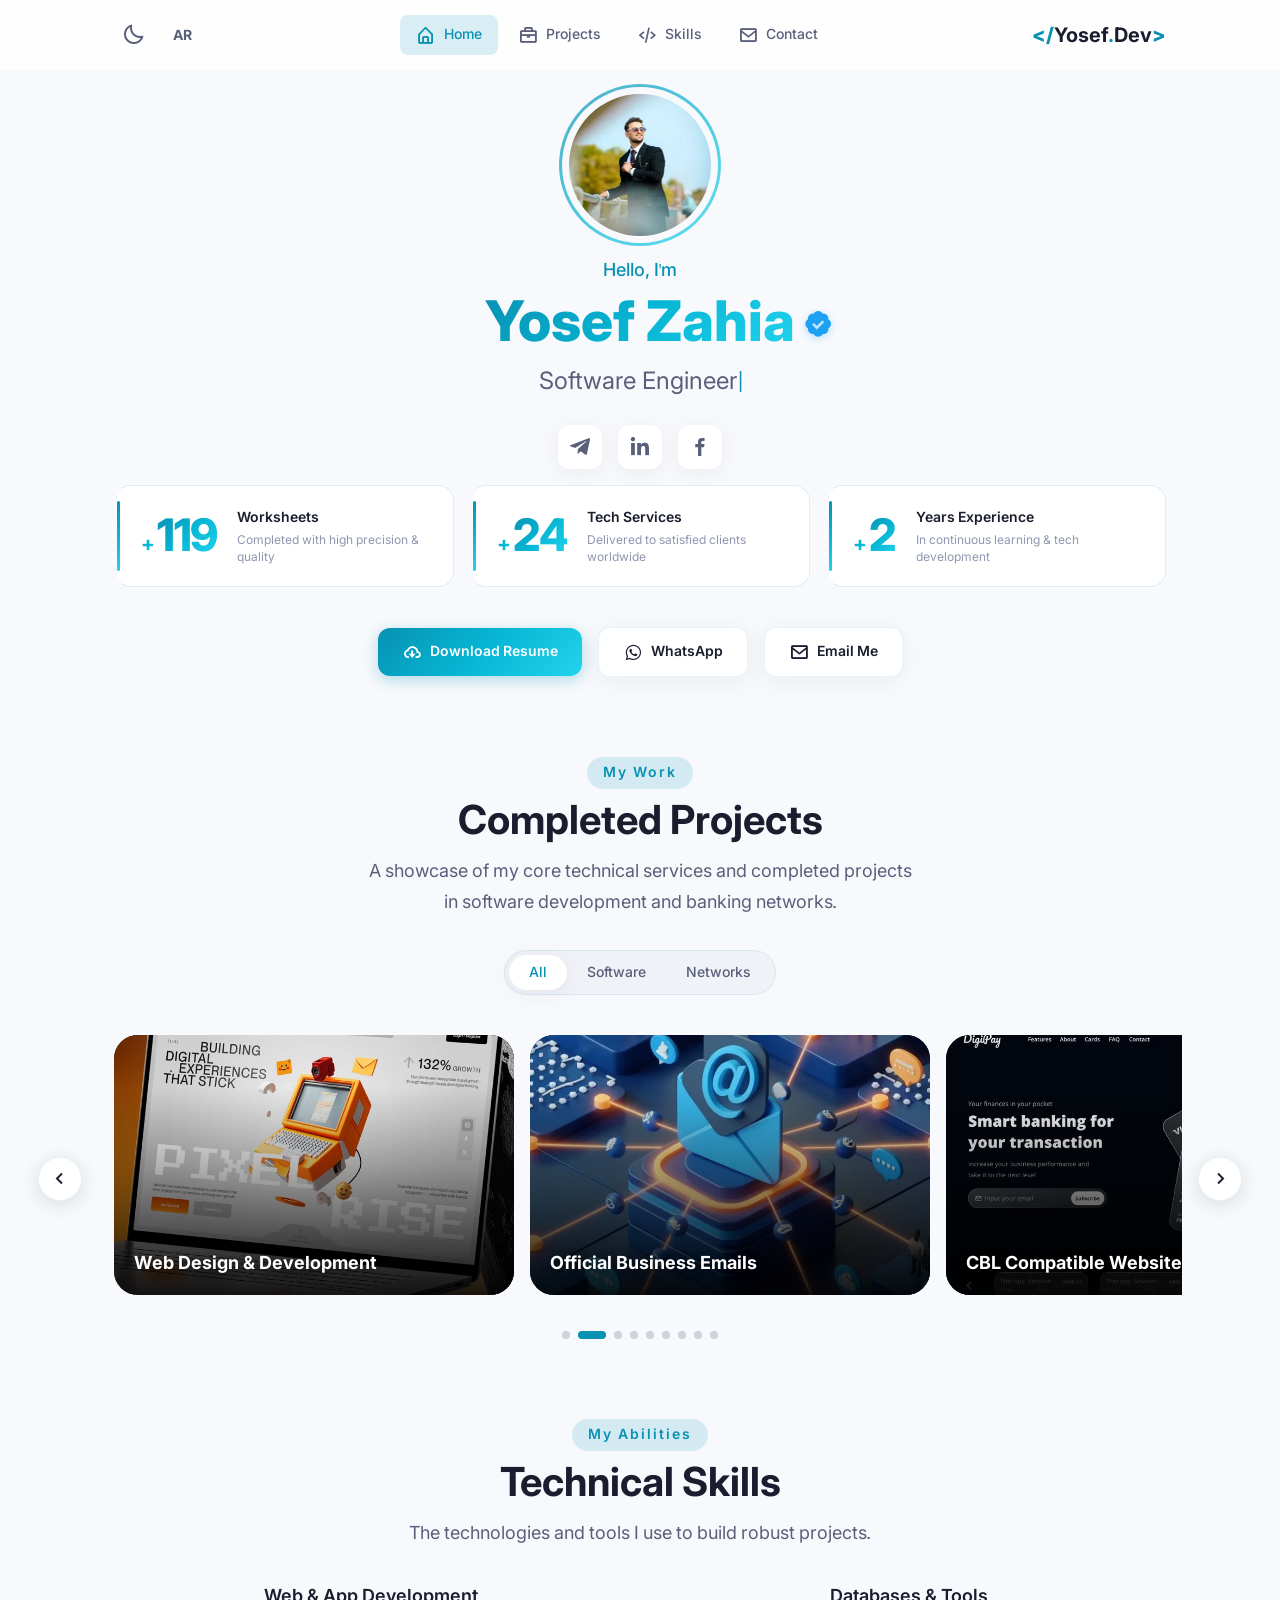
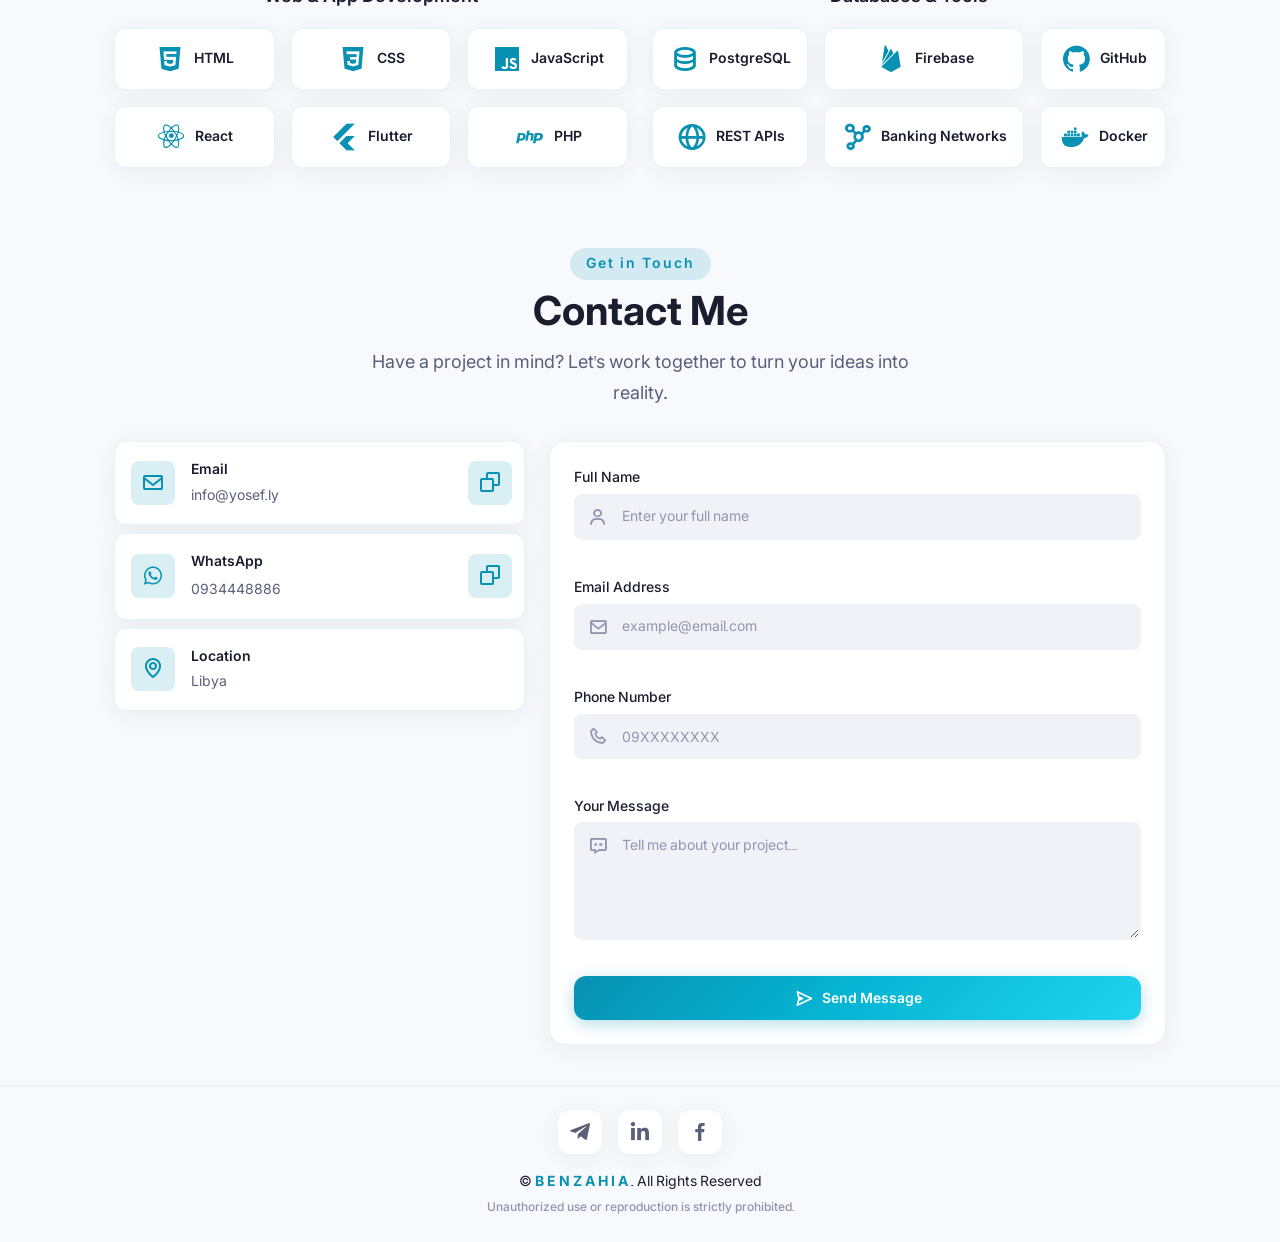
==== commit 5eaed400: "refactor: reorder stats metrics and update project section description" ====
--- a/en/index.html
+++ b/en/index.html
@@ -140,37 +140,36 @@
       <!-- STATS -->
       <section class="stats section" id="stats">
         <div class="stats__container container">
-
           <div class="stats__metric reveal">
             <div class="stats__figure">
               <span class="stats__plus num-font">+</span>
+              <h3 class="stats__number num-font" data-target="120">0</h3>
+            </div>
+            <div class="stats__meta">
+              <span class="stats__label">Worksheets</span>
+              <span class="stats__sub">Completed with high precision & quality</span>
+            </div>
+          </div>
+
+          <div class="stats__metric reveal reveal-delay-1">
+            <div class="stats__figure">
+              <span class="stats__plus num-font">+</span>
+              <h3 class="stats__number num-font" data-target="25">0</h3>
+            </div>
+            <div class="stats__meta">
+              <span class="stats__label">Tech Services</span>
+              <span class="stats__sub">Delivered to satisfied clients worldwide</span>
+            </div>
+          </div>
+
+          <div class="stats__metric reveal reveal-delay-2">
+            <div class="stats__figure">
+              <span class="stats__plus num-font">+</span>
               <h3 class="stats__number num-font" data-target="3">0</h3>
             </div>
             <div class="stats__meta">
               <span class="stats__label">Years Experience</span>
               <span class="stats__sub">In continuous learning & tech development</span>
-            </div>
-          </div>
-
-          <div class="stats__metric reveal reveal-delay-1">
-            <div class="stats__figure">
-              <span class="stats__plus num-font">+</span>
-              <h3 class="stats__number num-font" data-target="120">0</h3>
-            </div>
-            <div class="stats__meta">
-              <span class="stats__label">Worksheets</span>
-              <span class="stats__sub">Completed with high precision & quality</span>
-            </div>
-          </div>
-
-          <div class="stats__metric reveal reveal-delay-2">
-            <div class="stats__figure">
-              <span class="stats__plus num-font">+</span>
-              <h3 class="stats__number num-font" data-target="25">0</h3>
-            </div>
-            <div class="stats__meta">
-              <span class="stats__label">Tech Services</span>
-              <span class="stats__sub">Delivered to satisfied clients worldwide</span>
             </div>
           </div>
 
@@ -193,7 +192,7 @@
             <span class="section__subtitle">My Work</span>
             <h2 class="section__title">Completed Projects</h2>
             <p class="section__description">
-              These are some of my real projects, highlighting my expertise in software engineering and banking network development.
+              A showcase of my core technical services and completed projects in software development and banking networks.
             </p>
           </div>
           <div class="projects__tabs reveal">
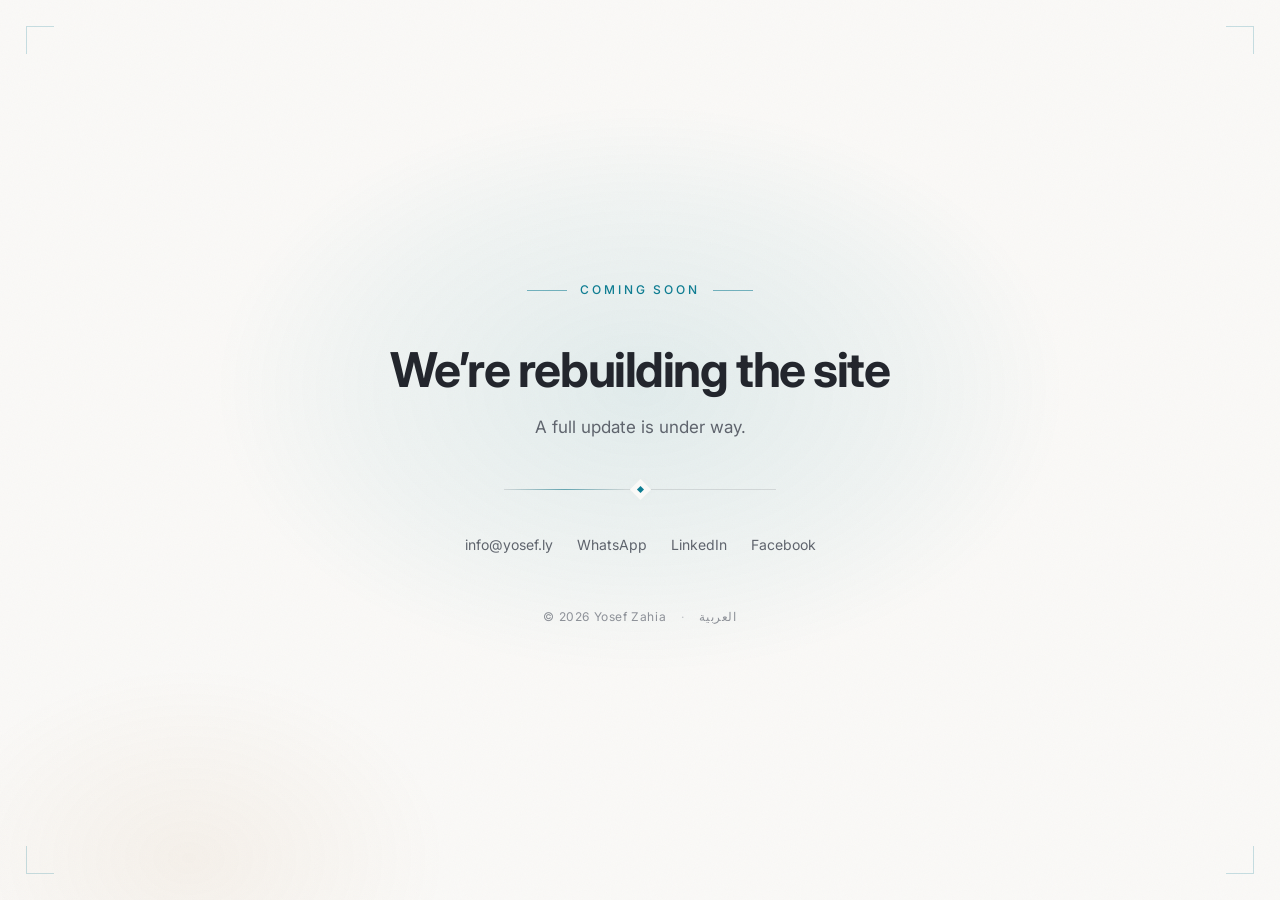
==== commit f8b832f1: "feat: put the site into maintenance mode with a teaser landing page Park the live pages as home.html" ====
--- a/en/index.html
+++ b/en/index.html
@@ -2,466 +2,75 @@
 <html lang="en" dir="ltr" data-theme="light">
   <head>
     <meta charset="UTF-8" />
-    <!-- Google tag (gtag.js) -->
-    <script async src="https://www.googletagmanager.com/gtag/js?id=G-VW0NB255E8"></script>
-    <script>
-      window.dataLayer = window.dataLayer || [];
-      function gtag(){dataLayer.push(arguments);}
-      gtag('js', new Date());
-      gtag('config', 'G-VW0NB255E8');
-    </script>
     <meta name="viewport" content="width=device-width, initial-scale=1.0" />
-    <title>Yosef Zahia — Software Engineer</title>
-    <meta name="description" content="Yosef Zahia — Software Engineer, Web Developer, and Banking Network Engineer." />
+    <title>Coming Soon | Yosef Zahia</title>
+    <meta name="description" content="The site is being rebuilt — a full update is under way. Contact: info@yosef.ly" />
+    <meta name="robots" content="noindex, follow" />
+    <meta name="theme-color" content="#faf9f7" />
+    <meta name="color-scheme" content="light dark" />
 
-    <!-- Open Graph / Facebook -->
+    <link rel="canonical" href="https://yosef.ly/en/" />
+    <link rel="icon" type="image/png" sizes="32x32" href="/assets/favicon-32.png" />
+    <link rel="apple-touch-icon" href="/assets/apple-touch-icon.png" />
+
     <meta property="og:type" content="website" />
     <meta property="og:url" content="https://yosef.ly/en/" />
-    <meta property="og:title" content="Yosef Zahia — Software Engineer" />
-    <meta property="og:description" content="Software Engineer, Web & Application Developer, and Banking Network Engineer." />
+    <meta property="og:title" content="Coming Soon | Yosef Zahia" />
+    <meta property="og:description" content="The site is being rebuilt — a full update is under way." />
     <meta property="og:image" content="https://yosef.ly/assets/og-image.jpg" />
-
-    <!-- Twitter Card -->
-    <meta name="twitter:card" content="summary_large_image" />
-    <meta name="twitter:title" content="Yosef Zahia — Software Engineer" />
-    <meta name="twitter:description" content="Software Engineer, Web & Application Developer, and Banking Network Engineer." />
-    <meta name="twitter:image" content="https://yosef.ly/assets/og-image.jpg" />
-
-    <!-- Canonical URL -->
-    <link rel="canonical" href="https://yosef.ly/en/" />
-
-    <!-- Keywords -->
-    <meta name="keywords" content="Yosef Zahia, Software Engineer, Application Developer, Web Developer, Banking Networks, Flutter, React, Laravel, Libya" />
-
-    <!-- Structured Data (JSON-LD) -->
-    <script type="application/ld+json">
-      {
-        "@context": "https://schema.org",
-        "@type": "Person",
-        "name": "Yosef Zahia",
-        "url": "https://yosef.ly/en.html",
-        "jobTitle": "Software Engineer",
-        "description": "Software Engineer, Web & Application Developer, and Banking Network Engineer",
-        "address": {
-          "@type": "PostalAddress",
-          "addressCountry": "LY"
-        },
-        "email": "info@yosef.ly",
-        "sameAs": [
-          "https://www.linkedin.com/in/yosefzahia",
-          "https://facebook.com/k69ly",
-          "https://t.me/k69ly"
-        ],
-        "knowsAbout": [
-          "Software Engineering",
-          "Flutter",
-          "React",
-          "Laravel",
-          "Banking Networks",
-          "Application Development"
-        ]
-      }
-    </script>
-
-    <!-- Favicon & Apple Touch Icon -->
-    <link rel="icon" type="image/png" sizes="32x32" href="../assets/favicon-32.png" />
-    <link rel="apple-touch-icon" sizes="180x180" href="../assets/apple-touch-icon.png" />
-    <meta name="theme-color" content="#0891b2" />
-
-    <!-- Preload hero image for faster display -->
-    <link rel="preload" as="image" href="../assets/images/profile.webp" />
 
     <link rel="preconnect" href="https://fonts.googleapis.com" />
     <link rel="preconnect" href="https://fonts.gstatic.com" crossorigin />
-    <link href="https://fonts.googleapis.com/css2?family=Inter:wght@300;400;500;600;700;800&display=swap" rel="stylesheet" />
-    <link href="https://unpkg.com/boxicons@2.1.4/css/boxicons.min.css" rel="stylesheet" />
-    <link rel="stylesheet" href="../style.css" />
+    <link href="https://fonts.googleapis.com/css2?family=Inter:wght@400;500;700&display=swap" rel="stylesheet" />
+    <link rel="stylesheet" href="/maintenance.css" />
+    <style>
+      body { font-family: var(--ff-latin); line-height: 1.7; }
+      h1 { line-height: 1.2; letter-spacing: -0.03em; }
+      .eyebrow { text-transform: uppercase; }
+    </style>
+
+    <script>
+      (function () {
+        var saved = null;
+        try { saved = localStorage.getItem('portfolio-theme'); } catch (e) {}
+        var dark = window.matchMedia('(prefers-color-scheme: dark)').matches;
+        document.documentElement.setAttribute('data-theme', saved || (dark ? 'dark' : 'light'));
+      })();
+    </script>
   </head>
   <body>
-    <!-- NAVBAR -->
-    <header class="navbar" id="navbar" dir="rtl">
-      <div class="navbar__container container">
-        <a href="#home" class="navbar__logo" dir="ltr">
-          <span class="logo-bracket">&lt;/</span>Yosef<span class="logo-dot">.</span>Dev<span class="logo-bracket">&gt;</span>
-        </a>
-        <nav class="navbar__menu" id="navMenu" dir="ltr">
-          <ul class="navbar__list">
-            <li>
-              <a href="#home" class="navbar__link active-link" data-section="home"><i class="bx bx-home-alt"></i><span>Home</span></a>
-            </li>
-            <li>
-              <a href="#projects" class="navbar__link" data-section="projects"><i class="bx bx-briefcase"></i><span>Projects</span></a>
-            </li>
-            <li>
-              <a href="#skills" class="navbar__link" data-section="skills"><i class="bx bx-code-alt"></i><span>Skills</span></a>
-            </li>
-            <li>
-              <a href="#contact" class="navbar__link" data-section="contact"><i class="bx bx-envelope"></i><span>Contact</span></a>
-            </li>
-          </ul>
-        </nav>
-        <div class="navbar__actions">
-          <a href="/" class="lang-toggle" aria-label="Switch to Arabic">AR</a>
-          <button class="theme-toggle" id="themeToggle" aria-label="Toggle Theme">
-            <i class="bx bx-moon" id="themeIcon"></i>
-          </button>
-          <button class="navbar__toggle" id="navToggle" aria-label="Menu">
-            <i class="bx bx-menu"></i>
-          </button>
-        </div>
+    <div class="grain" aria-hidden="true"></div>
+    <div class="frame" aria-hidden="true"><span></span><span></span><span></span><span></span></div>
+
+    <main class="page">
+      <p class="eyebrow">Coming soon</p>
+
+      <h1>
+        <span class="w" style="--i:0">We&rsquo;re</span>
+        <span class="w" style="--i:1">rebuilding</span>
+        <span class="w" style="--i:2">the</span>
+        <span class="w" style="--i:3">site</span>
+      </h1>
+
+      <p class="lead">A full update is under way.</p>
+
+      <div class="divider" role="presentation">
+        <span class="line"></span>
+        <span class="gem"></span>
       </div>
-    </header>
 
-    <main>
-      <!-- HERO -->
-      <section class="hero section" id="home">
-        <div class="hero__container container">
-          <div class="hero__content">
-            <div class="hero__image-wrapper reveal">
-              <div class="hero__image-ring"></div>
-                <img src="../assets/images/profile.webp" alt="Yosef Zahia Profile Picture" class="hero__image" loading="lazy" decoding="async" width="266" height="400" />
-            </div>
-            <div class="hero__text reveal reveal-delay-1">
-              <span class="hero__greeting">Hello, I'm</span>
-              <h1 class="hero__name">Yosef Zahia<i class="bx bxs-badge-check verified-badge"></i></h1>
-              <p class="hero__title">
-                <span class="hero__title-wrapper"><span class="hero__title-text" id="typingText"></span><span class="hero__cursor">|</span></span>
-              </p>
-            </div>
-            <div class="hero__socials reveal reveal-delay-2">
-              <a href="https://t.me/k69ly" target="_blank" rel="noopener noreferrer" class="social-link" aria-label="Telegram"><i class="bx bxl-telegram"></i></a>
-              <a href="https://www.linkedin.com/in/yosefzahia" target="_blank" rel="noopener noreferrer" class="social-link" aria-label="LinkedIn"><i class="bx bxl-linkedin"></i></a>
-              <a href="https://facebook.com/k69ly" target="_blank" rel="noopener noreferrer" class="social-link" aria-label="Facebook"><i class="bx bxl-facebook"></i></a>
-            </div>
-          </div>
-        </div>
-      </section>
+      <nav class="links" aria-label="Contact links">
+        <a href="mailto:info@yosef.ly">info@yosef.ly</a>
+        <a href="https://wa.me/218934448886" target="_blank" rel="noopener">WhatsApp</a>
+        <a href="https://www.linkedin.com/in/yosefzahia" target="_blank" rel="noopener">LinkedIn</a>
+        <a href="https://facebook.com/k69ly" target="_blank" rel="noopener">Facebook</a>
+      </nav>
 
-      <!-- STATS -->
-      <section class="stats section" id="stats">
-        <div class="stats__container container">
-          <div class="stats__metric reveal">
-            <div class="stats__figure">
-              <span class="stats__plus num-font">+</span>
-              <h3 class="stats__number num-font" data-target="120">0</h3>
-            </div>
-            <div class="stats__meta">
-              <span class="stats__label">Worksheets</span>
-              <span class="stats__sub">Completed with high precision & quality</span>
-            </div>
-          </div>
-
-          <div class="stats__metric reveal reveal-delay-1">
-            <div class="stats__figure">
-              <span class="stats__plus num-font">+</span>
-              <h3 class="stats__number num-font" data-target="25">0</h3>
-            </div>
-            <div class="stats__meta">
-              <span class="stats__label">Tech Services</span>
-              <span class="stats__sub">Delivered to satisfied clients worldwide</span>
-            </div>
-          </div>
-
-          <div class="stats__metric reveal reveal-delay-2">
-            <div class="stats__figure">
-              <span class="stats__plus num-font">+</span>
-              <h3 class="stats__number num-font" data-target="3">0</h3>
-            </div>
-            <div class="stats__meta">
-              <span class="stats__label">Years Experience</span>
-              <span class="stats__sub">In continuous learning & tech development</span>
-            </div>
-          </div>
-
-        </div>
-      </section>
-
-      <!-- ACTIONS -->
-      <section class="actions section">
-        <div class="actions__container container reveal">
-          <a href="../assets/cv.pdf" download class="btn btn--primary"><i class="bx bx-cloud-download"></i>Download Resume</a>
-          <a href="https://wa.me/218934448886" target="_blank" rel="noopener noreferrer" class="btn btn--secondary btn--whatsapp"><i class="bx bxl-whatsapp"></i>WhatsApp</a>
-          <a href="mailto:info@yosef.ly" class="btn btn--secondary btn--email"><i class="bx bx-envelope"></i>Email Me</a>
-        </div>
-      </section>
-
-      <!-- PROJECTS -->
-      <section class="projects section" id="projects">
-        <div class="projects__container container">
-          <div class="section__header reveal">
-            <span class="section__subtitle">My Work</span>
-            <h2 class="section__title">Completed Projects</h2>
-            <p class="section__description">
-              A showcase of my core technical services and completed projects in software development and banking networks.
-            </p>
-          </div>
-          <div class="projects__tabs reveal">
-            <button type="button" class="projects__tab active" data-filter="all">All</button>
-            <button type="button" class="projects__tab" data-filter="software">Software</button>
-            <button type="button" class="projects__tab" data-filter="networks">Networks</button>
-          </div>
-          <div class="projects__carousel-wrapper">
-            <button class="projects__nav projects__nav--prev" aria-label="Previous"><i class="bx bx-chevron-left"></i></button>
-            <button class="projects__nav projects__nav--next" aria-label="Next"><i class="bx bx-chevron-right"></i></button>
-            <div class="projects__grid">
-            <article class="project-card reveal" data-category="software">
-              <div class="project-card__image-wrapper">
-                <img src="../assets/images/project7.webp" alt="Web Design" class="project-card__image" loading="lazy" decoding="async" width="800" height="450" />
-              </div>
-              <a href="#home" class="project-card__btn"><i class="bx bx-link-external"></i>Preview Design</a>
-              <div class="project-card__overlay">
-                <div class="project-card__content">
-                  <h3 class="project-card__title">Web Design & Development</h3>
-                  <p class="project-card__description">Creating personal, commercial, and advertising websites with modern, responsive designs.</p>
-                </div>
-              </div>
-            </article>
-            <article class="project-card reveal" data-category="software">
-              <div class="project-card__image-wrapper">
-                <img src="../assets/images/project8.webp" alt="Business Email" class="project-card__image" loading="lazy" decoding="async" width="800" height="450" />
-              </div>
-              <a href="#contact" class="project-card__btn"><i class="bx bx-envelope"></i>Order Service</a>
-              <div class="project-card__overlay">
-                <div class="project-card__content">
-                  <h3 class="project-card__title">Official Business Emails</h3>
-                  <p class="project-card__description">Setting up and managing professional domain-based email systems for businesses.</p>
-                </div>
-              </div>
-            </article>
-            <article class="project-card reveal" data-category="software">
-              <div class="project-card__image-wrapper">
-                <img src="../assets/images/project9.webp" alt="CBL Integration" class="project-card__image" loading="lazy" decoding="async" width="800" height="450" />
-              </div>
-              <a href="#contact" class="project-card__btn"><i class="bx bx-cog"></i>Request Integration</a>
-              <div class="project-card__overlay">
-                <div class="project-card__content">
-                  <h3 class="project-card__title">CBL Compatible Websites</h3>
-                  <p class="project-card__description">Developing specialized websites that support integration with Central Bank of Libya (CBL) systems.</p>
-                </div>
-              </div>
-            </article>
-            <article class="project-card reveal" data-category="software">
-              <div class="project-card__image-wrapper">
-                <img src="../assets/images/project1.webp" alt="Bonyan App" class="project-card__image" loading="lazy" decoding="async" width="800" height="450" />
-              </div>
-              <a href="https://www.facebook.com/share/p/1GSQVXE1nA/?mibextid=wwXIfr" target="_blank" class="project-card__btn"><i class="bx bx-link-external"></i>View Project</a>
-              <div class="project-card__overlay">
-                <div class="project-card__content">
-                  <h3 class="project-card__title">Bonyan App</h3>
-                  <p class="project-card__description">Specialized construction app for materials and craftsmen with tracking.</p>
-                </div>
-              </div>
-            </article>
-            <article class="project-card reveal reveal-delay-1" data-category="software">
-              <div class="project-card__image-wrapper">
-                <img src="../assets/images/project2.webp" alt="Bonyan System" class="project-card__image" loading="lazy" decoding="async" width="800" height="445" />
-              </div>
-              <a href="https://www.facebook.com/share/p/1GSQVXE1nA/?mibextid=wwXIfr" target="_blank" class="project-card__btn"><i class="bx bx-link-external"></i>View Project</a>
-              <div class="project-card__overlay">
-                <div class="project-card__content">
-                  <h3 class="project-card__title">Bonyan Sales System</h3>
-                  <p class="project-card__description">Integrated sales and inventory management with comprehensive reports.</p>
-                </div>
-              </div>
-            </article>
-            <article class="project-card reveal" data-category="networks">
-              <div class="project-card__image-wrapper">
-                <img src="../assets/images/project3.webp" alt="11 June — NAR Bank" class="project-card__image" loading="lazy" decoding="async" width="800" height="606" />
-              </div>
-              <a href="https://www.facebook.com/share/p/17sn5KF463/?mibextid=wwXIfr" target="_blank" class="project-card__btn"><i class="bx bx-link-external"></i>View Project</a>
-              <div class="project-card__overlay">
-                <div class="project-card__content">
-                  <h3 class="project-card__title">11 June — NAB Bank</h3>
-                  <p class="project-card__description">Established branch network and infrastructure with tech support.</p>
-                </div>
-              </div>
-            </article>
-            <article class="project-card reveal reveal-delay-1" data-category="networks">
-              <div class="project-card__image-wrapper">
-                <img src="../assets/images/project4.webp" alt="Zuwara — NAR Bank" class="project-card__image" loading="lazy" decoding="async" width="800" height="800" />
-              </div>
-              <a href="https://www.facebook.com/share/p/1C7NFWV4y6/?mibextid=wwXIfr" target="_blank" class="project-card__btn"><i class="bx bx-link-external"></i>View Project</a>
-              <div class="project-card__overlay">
-                <div class="project-card__content">
-                  <h3 class="project-card__title">Zuwara — NAB Bank</h3>
-                  <p class="project-card__description">Set up branch network and configured complete infrastructure.</p>
-                </div>
-              </div>
-            </article>
-            <article class="project-card project-card--tall reveal" data-category="networks">
-              <div class="project-card__image-wrapper">
-                <img src="../assets/images/project5.webp" alt="General Administration — NAB Bank" class="project-card__image" loading="lazy" decoding="async" width="800" height="800" />
-              </div>
-              <a href="https://www.facebook.com/share/p/1CoShVhmXP/?mibextid=wwXIfr" target="_blank" class="project-card__btn"><i class="bx bx-link-external"></i>View Project</a>
-              <div class="project-card__overlay">
-                <div class="project-card__content">
-                  <h3 class="project-card__title">General Admin — NAB Bank</h3>
-                  <p class="project-card__description">Tech support and field visits in collaboration with infrastructure team.</p>
-                </div>
-              </div>
-            </article>
-            <article class="project-card project-card--tall reveal reveal-delay-1" data-category="networks">
-              <div class="project-card__image-wrapper">
-                <img src="../assets/images/project6.webp" alt="Electronic Services — NAB Bank" class="project-card__image" loading="lazy" decoding="async" width="640" height="800" />
-              </div>
-              <a href="https://www.facebook.com/share/p/18ChydzkEQ/?mibextid=wwXIfr" target="_blank" class="project-card__btn"><i class="bx bx-link-external"></i>View Project</a>
-              <div class="project-card__overlay">
-                <div class="project-card__content">
-                  <h3 class="project-card__title">Electronic Services — NAB Bank</h3>
-                  <div class="project-card__tags">
-                    <span class="tag">Infrastructure</span><span class="tag">Communications</span><span class="tag">Tech Setup</span>
-                  </div>
-                  <p class="project-card__description">Fully equipped the electronic services department, including infrastructure, communications, and technical configuration.</p>
-                </div>
-              </div>
-            </article>
-            </div>
-            <div class="projects__dots"></div>
-          </div>
-        </div>
-      </section>
-
-      <!-- SKILLS -->
-      <section class="skills section" id="skills">
-        <div class="skills__container container">
-          <div class="section__header reveal">
-            <span class="section__subtitle">My Abilities</span>
-            <h2 class="section__title">Technical Skills</h2>
-            <p class="section__description">
-              The technologies and tools I use to build robust projects.
-            </p>
-          </div>
-          <div class="skills__layout reveal">
-            <div class="skills__group">
-              <h3 class="skills__group-title">Web & App Development</h3>
-              <div class="skills__badges">
-                <div class="skill-badge"><i class="bx bxl-html5"></i><span>HTML</span></div>
-                <div class="skill-badge"><i class="bx bxl-css3"></i><span>CSS</span></div>
-                <div class="skill-badge"><i class="bx bxl-javascript"></i><span>JavaScript</span></div>
-                <div class="skill-badge"><i class="bx bxl-react"></i><span>React</span></div>
-                <div class="skill-badge"><i class="bx bxl-flutter"></i><span>Flutter</span></div>
-                <div class="skill-badge"><i class="bx bxl-php"></i><span>PHP</span></div>
-              </div>
-            </div>
-            <div class="skills__group">
-              <h3 class="skills__group-title">Databases & Tools</h3>
-              <div class="skills__badges">
-                <div class="skill-badge"><i class="bx bx-data"></i><span>PostgreSQL</span></div>
-                <div class="skill-badge"><i class="bx bxl-firebase"></i><span>Firebase</span></div>
-                <div class="skill-badge"><i class="bx bxl-github"></i><span>GitHub</span></div>
-                <div class="skill-badge"><i class="bx bx-globe"></i><span>REST APIs</span></div>
-                <div class="skill-badge"><i class="bx bx-network-chart"></i><span>Banking Networks</span></div>
-                <div class="skill-badge"><i class="bx bxl-docker"></i><span>Docker</span></div>
-              </div>
-            </div>
-          </div>
-        </div>
-      </section>
-
-      <!-- CONTACT -->
-      <section class="contact section" id="contact">
-        <div class="contact__container container">
-          <div class="section__header reveal">
-            <span class="section__subtitle">Get in Touch</span>
-            <h2 class="section__title">Contact Me</h2>
-            <p class="section__description">
-              Have a project in mind? Let's work together to turn your ideas into reality.
-            </p>
-          </div>
-          <div class="contact__content">
-            <div class="contact__info reveal">
-              <div class="contact__info-card">
-                <i class="bx bx-envelope"></i>
-                <div>
-                  <h4>Email</h4>
-                  <p>info@yosef.ly</p>
-                </div>
-                <button class="copy-btn" data-copy="info@yosef.ly" aria-label="Copy Email">
-                  <i class="bx bx-copy"></i>
-                </button>
-              </div>
-              <div class="contact__info-card">
-                <i class="bx bxl-whatsapp"></i>
-                <div>
-                  <h4>WhatsApp</h4>
-                  <p class="num-font">0934448886</p>
-                </div>
-                <button class="copy-btn" data-copy="0934448886" aria-label="Copy WhatsApp Number">
-                  <i class="bx bx-copy"></i>
-                </button>
-              </div>
-              <div class="contact__info-card">
-                <i class="bx bx-map"></i>
-                <div>
-                  <h4>Location</h4>
-                  <p>Libya</p>
-                </div>
-              </div>
-            </div>
-            <form class="contact__form reveal reveal-delay-1" id="contactForm" novalidate>
-              <div class="form-group">
-                <label for="contactName" class="form-label">Full Name</label>
-                <div class="form-input-wrapper">
-                  <i class="bx bx-user"></i><input type="text" id="contactName" name="name" class="form-input" placeholder="Enter your full name" required />
-                </div>
-                <span class="form-error" id="nameError"></span>
-              </div>
-              <div class="form-group">
-                <label for="contactEmail" class="form-label">Email Address</label>
-                <div class="form-input-wrapper">
-                  <i class="bx bx-envelope"></i><input type="email" id="contactEmail" name="email" class="form-input" placeholder="example@email.com" required />
-                </div>
-                <span class="form-error" id="emailError"></span>
-              </div>
-              <div class="form-group">
-                <label for="contactPhone" class="form-label">Phone Number</label>
-                <div class="form-input-wrapper">
-                  <i class="bx bx-phone"></i><input type="tel" id="contactPhone" name="phone" class="form-input num-font" placeholder="09XXXXXXXX" dir="ltr" />
-                </div>
-                <span class="form-error" id="phoneError"></span>
-              </div>
-              <div class="form-group">
-                <label for="contactMessage" class="form-label">Your Message</label>
-                <div class="form-input-wrapper form-input-wrapper--textarea">
-                  <i class="bx bx-message-dots"></i><textarea id="contactMessage" name="message" class="form-input form-textarea" placeholder="Tell me about your project..." rows="5" required></textarea>
-                </div>
-                <span class="form-error" id="messageError"></span>
-              </div>
-              <button type="submit" class="btn btn--primary btn--full" id="submitBtn">
-                <i class="bx bx-send" id="sendIcon"></i><i class="bx bx-loader-alt bx-spin" id="spinnerIcon" style="display:none"></i><span>Send Message</span>
-              </button>
-              <div class="form-success" id="formSuccess">
-                <i class="bx bx-check-circle"></i><span>Message sent successfully!</span>
-              </div>
-              <div class="form-error-global" id="formError">
-                <i class="bx bx-error-circle"></i><span>An error occurred while sending. Please try again or contact me directly.</span>
-              </div>
-            </form>
-          </div>
-        </div>
-      </section>
+      <footer class="foot">
+        <span>&copy; <span class="year">2026</span> Yosef Zahia</span>
+        <span class="sep" aria-hidden="true">&middot;</span>
+        <a href="/" hreflang="ar" lang="ar" dir="rtl">العربية</a>
+      </footer>
     </main>
-
-    <!-- FOOTER -->
-    <footer class="footer">
-      <div class="footer__container container">
-        <div class="footer__socials">
-          <a href="https://t.me/k69ly" target="_blank" rel="noopener noreferrer" class="social-link" aria-label="Telegram"><i class="bx bxl-telegram"></i></a>
-          <a href="https://www.linkedin.com/in/yosefzahia" target="_blank" rel="noopener noreferrer" class="social-link" aria-label="LinkedIn"><i class="bx bxl-linkedin"></i></a>
-          <a href="https://facebook.com/k69ly" target="_blank" rel="noopener noreferrer" class="social-link" aria-label="Facebook"><i class="bx bxl-facebook"></i></a>
-        </div>
-        <div class="footer__copy">
-          <p class="footer__copyright">
-            &copy; <span class="footer__brand">B E N Z A H I A</span> . All Rights Reserved
-          </p>
-          <p class="footer__legal">Unauthorized use or reproduction is strictly prohibited.</p>
-        </div>
-      </div>
-    </footer>
-
-    <button class="scroll-top" id="scrollTop" aria-label="Back to top">
-      <i class="bx bx-up-arrow-alt"></i>
-    </button>
-    <script src="../script.js"></script>
   </body>
 </html>
--- a/maintenance.css
+++ b/maintenance.css
@@ -0,0 +1,372 @@
+/* ============================================
+   MAINTENANCE PAGE — standalone styles
+   ============================================ */
+
+@font-face {
+  font-family: 'GE SS Two';
+  src: local('GE SS Two Medium'), local('GESSTwoMedium-Medium'),
+       url('/assets/fonts/GE SS Two Medium.ttf') format('truetype');
+  font-weight: 100 600;
+  font-display: swap;
+}
+
+@font-face {
+  font-family: 'GE SS Two';
+  src: local('GE SS Two Bold'), local('GESSTwoBold-Bold'),
+       url('/assets/fonts/GE SS Two Bold.otf') format('opentype');
+  font-weight: 700 900;
+  font-display: swap;
+}
+
+/* ---------- Paper ---------- */
+:root {
+  --bg: #faf9f7;
+  --halo-a: rgba(15, 125, 146, 0.10);
+  --halo-b: rgba(15, 125, 146, 0.045);
+  --halo-warm: rgba(186, 132, 74, 0.07);
+  --text: #23262d;
+  --soft: #5f646d;
+  --muted: #8d9198;
+  --rule: rgba(35, 38, 45, 0.12);
+  --sheen: rgba(15, 125, 146, 0.55);
+  --accent: #0f7d92;
+  --frame: rgba(15, 125, 146, 0.22);
+  --grain-opacity: 0.035;
+  --grain-blend: multiply;
+
+  --ff: 'GE SS Two', 'Inter', -apple-system, BlinkMacSystemFont, 'Segoe UI', sans-serif;
+  --ff-latin: 'Inter', -apple-system, BlinkMacSystemFont, 'Segoe UI', sans-serif;
+}
+
+/* ---------- Ink — softened, never pure black ---------- */
+[data-theme="dark"] {
+  --bg: #14161a;
+  --halo-a: rgba(95, 200, 220, 0.11);
+  --halo-b: rgba(95, 200, 220, 0.05);
+  --halo-warm: rgba(214, 164, 108, 0.06);
+  --text: #e4e7ec;
+  --soft: #9aa0a9;
+  --muted: #767c85;
+  --rule: rgba(255, 255, 255, 0.14);
+  --sheen: rgba(120, 214, 232, 0.7);
+  --accent: #5fc8dc;
+  --frame: rgba(120, 214, 232, 0.2);
+  --grain-opacity: 0.06;
+  --grain-blend: overlay;
+}
+
+*, *::before, *::after { margin: 0; padding: 0; box-sizing: border-box; }
+
+html { -webkit-text-size-adjust: 100%; }
+
+body {
+  font-family: var(--ff);
+  background: var(--bg);
+  color: var(--text);
+  font-size: 1rem;
+  line-height: 1.85;
+  min-height: 100svh;
+  display: flex;
+  align-items: center;
+  justify-content: center;
+  padding: 4.5rem 1.75rem;
+  overflow-x: hidden;
+  -webkit-font-smoothing: antialiased;
+  -moz-osx-font-smoothing: grayscale;
+}
+
+/* ---------- Two halos, out of phase: cool over warm ---------- */
+body::before,
+body::after {
+  content: '';
+  position: fixed;
+  pointer-events: none;
+  z-index: 0;
+  border-radius: 50%;
+}
+
+body::before {
+  top: 50%;
+  left: 50%;
+  width: min(72rem, 150vw);
+  height: min(48rem, 110vh);
+  transform: translate(-50%, -58%);
+  background: radial-gradient(closest-side, var(--halo-a), var(--halo-b) 48%, transparent 74%);
+  animation: breathe 19s ease-in-out infinite;
+}
+
+body::after {
+  bottom: -18vmax;
+  inset-inline-start: -14vmax;
+  width: min(46rem, 96vw);
+  height: min(34rem, 72vh);
+  background: radial-gradient(closest-side, var(--halo-warm), transparent 70%);
+  animation: drift 27s ease-in-out infinite;
+}
+
+/* ---------- Paper grain: still, tactile, almost invisible ---------- */
+.grain {
+  position: fixed;
+  inset: 0;
+  z-index: 0;
+  pointer-events: none;
+  opacity: var(--grain-opacity);
+  mix-blend-mode: var(--grain-blend);
+  background-size: 190px 190px;
+  background-image: url("data:image/svg+xml,%3Csvg xmlns='http://www.w3.org/2000/svg' width='190' height='190'%3E%3Cfilter id='n'%3E%3CfeTurbulence type='fractalNoise' baseFrequency='0.82' numOctaves='3' stitchTiles='stitch'/%3E%3C/filter%3E%3Crect width='100%25' height='100%25' filter='url(%23n)'/%3E%3C/svg%3E");
+}
+
+/* ---------- Corner marks: four hairlines that draw themselves in ---------- */
+.frame { position: fixed; inset: 0; z-index: 0; pointer-events: none; }
+
+.frame span {
+  position: absolute;
+  width: 0;
+  height: 0;
+  border: 0 solid var(--frame);
+  animation: corner 1.4s cubic-bezier(0.22, 1, 0.36, 1) 0.9s forwards;
+}
+
+.frame span:nth-child(1) { top: 1.6rem; left: 1.6rem; border-top-width: 1px; border-left-width: 1px; }
+.frame span:nth-child(2) { top: 1.6rem; right: 1.6rem; border-top-width: 1px; border-right-width: 1px; }
+.frame span:nth-child(3) { bottom: 1.6rem; left: 1.6rem; border-bottom-width: 1px; border-left-width: 1px; }
+.frame span:nth-child(4) { bottom: 1.6rem; right: 1.6rem; border-bottom-width: 1px; border-right-width: 1px; }
+
+.page {
+  position: relative;
+  z-index: 1;
+  width: 100%;
+  max-width: 36rem;
+  text-align: center;
+}
+
+/* ---------- Eyebrow: hairlines that draw themselves ---------- */
+.eyebrow {
+  display: inline-flex;
+  align-items: center;
+  gap: 0.85rem;
+  font-size: 0.75rem;
+  font-weight: 500;
+  letter-spacing: 0.24em;
+  color: var(--accent);
+  margin-bottom: 2.5rem;
+  opacity: 0;
+  animation: fade 1s ease 0.15s forwards;
+}
+
+.eyebrow::before,
+.eyebrow::after {
+  content: '';
+  width: 0;
+  height: 1px;
+  background: currentColor;
+  opacity: 0.55;
+  animation: draw 1.1s cubic-bezier(0.22, 1, 0.36, 1) 0.35s forwards;
+}
+
+/* ---------- Headline: word by word, out of a blur ---------- */
+h1 {
+  font-size: clamp(1.875rem, 6vw, 3rem);
+  font-weight: 700;
+  line-height: 1.45;
+  letter-spacing: -0.005em;
+  margin-bottom: 0.9rem;
+  text-wrap: balance;
+}
+
+h1 .w {
+  display: inline-block;
+  opacity: 0;
+  filter: blur(12px);
+  transform: translateY(16px);
+  animation: reveal 1.1s cubic-bezier(0.22, 1, 0.36, 1) forwards;
+  animation-delay: calc(var(--i) * 0.08s + 0.45s);
+}
+
+.lead {
+  color: var(--soft);
+  font-size: clamp(0.9375rem, 2.2vw, 1.0625rem);
+  opacity: 0;
+  animation: fade 1.1s ease 1s forwards;
+}
+
+/* ---------- Divider: a hairline, a travelling sheen, a small gem ---------- */
+.divider {
+  position: relative;
+  direction: ltr;
+  width: min(17rem, 68%);
+  height: 7px;
+  margin: 2.75rem auto 2.5rem;
+  display: flex;
+  align-items: center;
+  justify-content: center;
+  opacity: 0;
+  animation: fade 1.1s ease 1.2s forwards;
+}
+
+.divider .line {
+  position: absolute;
+  inset-inline: 0;
+  top: 50%;
+  height: 1px;
+  background: var(--rule);
+  overflow: hidden;
+}
+
+.divider .line::after {
+  content: '';
+  position: absolute;
+  inset-block: 0;
+  left: 0;
+  width: 45%;
+  background: linear-gradient(90deg, transparent, var(--sheen), transparent);
+  animation: sheen 7s cubic-bezier(0.55, 0, 0.45, 1) 2s infinite;
+}
+
+.divider .gem {
+  position: relative;
+  width: 5px;
+  height: 5px;
+  transform: rotate(45deg);
+  background: var(--accent);
+  box-shadow: 0 0 0 5px var(--bg), 0 0 12px 1px var(--halo-a);
+  animation: glimmer 7s ease-in-out 2s infinite;
+}
+
+/* ---------- Links: underline grows from the centre ---------- */
+.links {
+  display: flex;
+  flex-wrap: wrap;
+  align-items: center;
+  justify-content: center;
+  gap: 0.35rem 1.5rem;
+  font-size: 0.875rem;
+  opacity: 0;
+  animation: fade 1.1s ease 1.4s forwards;
+}
+
+.links a {
+  position: relative;
+  color: var(--soft);
+  text-decoration: none;
+  padding-bottom: 3px;
+  transition: color 0.3s ease;
+}
+
+.links a::after {
+  content: '';
+  position: absolute;
+  inset-inline: 0;
+  bottom: 0;
+  height: 1px;
+  background: var(--accent);
+  transform: scaleX(0);
+  transition: transform 0.35s cubic-bezier(0.22, 1, 0.36, 1);
+}
+
+.links a:hover,
+.links a:focus-visible { color: var(--text); }
+
+.links a:hover::after,
+.links a:focus-visible::after { transform: scaleX(1); }
+
+.links .ltr { font-family: var(--ff-latin); direction: ltr; unicode-bidi: isolate; }
+
+/* ---------- Footer ---------- */
+.foot {
+  margin-top: 3rem;
+  font-size: 0.75rem;
+  letter-spacing: 0.05em;
+  color: var(--muted);
+  opacity: 0;
+  animation: fade 1.1s ease 1.6s forwards;
+}
+
+.foot a {
+  color: var(--muted);
+  text-decoration: none;
+  border-bottom: 1px solid transparent;
+  transition: color 0.3s ease, border-color 0.3s ease;
+}
+
+.foot a:hover,
+.foot a:focus-visible { color: var(--text); border-bottom-color: var(--rule); }
+
+.foot .sep { margin: 0 0.7rem; opacity: 0.5; }
+
+.year { font-family: var(--ff-latin); }
+
+/* ---------- Animations ---------- */
+@keyframes reveal {
+  to { opacity: 1; filter: blur(0); transform: none; }
+}
+
+@keyframes fade {
+  to { opacity: 1; }
+}
+
+@keyframes draw {
+  to { width: 2.5rem; }
+}
+
+@keyframes corner {
+  to { width: 1.75rem; height: 1.75rem; }
+}
+
+@keyframes breathe {
+  0%, 100% { opacity: 0.75; transform: translate(-50%, -58%) scale(1); }
+  50% { opacity: 1; transform: translate(-50%, -58%) scale(1.06); }
+}
+
+@keyframes drift {
+  0%, 100% { opacity: 0.6; transform: translate(0, 0); }
+  50% { opacity: 1; transform: translate(3vmax, -2vmax); }
+}
+
+@keyframes sheen {
+  0% { transform: translateX(-120%); }
+  45%, 100% { transform: translateX(340%); }
+}
+
+@keyframes glimmer {
+  0%, 26%, 100% { opacity: 0.75; }
+  13% { opacity: 1; }
+}
+
+@media (prefers-reduced-motion: reduce) {
+  *, *::before, *::after {
+    animation-duration: 0.01ms !important;
+    animation-iteration-count: 1 !important;
+    transition-duration: 0.01ms !important;
+  }
+  h1 .w, .eyebrow, .lead, .divider, .links, .foot { opacity: 1; filter: none; transform: none; }
+  .divider { transform: none; }
+  .divider .gem { transform: rotate(45deg); opacity: 1; }
+  .divider .line::after { display: none; }
+  .eyebrow::before, .eyebrow::after { width: 2.5rem; }
+  .frame span { width: 1.75rem; height: 1.75rem; }
+}
+
+/* ---------- Responsive ---------- */
+@media (max-width: 30rem) {
+  body { padding: 3.5rem 1.375rem; }
+  .eyebrow { margin-bottom: 1.9rem; letter-spacing: 0.2em; gap: 0.65rem; }
+  h1 { line-height: 1.5; }
+  .divider { width: 78%; margin: 2.25rem auto 2rem; }
+  .links { gap: 0.3rem 1.15rem; }
+  .foot { margin-top: 2.25rem; }
+  .foot .sep { margin: 0 0.5rem; }
+
+  .frame span:nth-child(1), .frame span:nth-child(2) { top: 1rem; }
+  .frame span:nth-child(3), .frame span:nth-child(4) { bottom: 1rem; }
+  .frame span:nth-child(1), .frame span:nth-child(3) { left: 1rem; }
+  .frame span:nth-child(2), .frame span:nth-child(4) { right: 1rem; }
+  @keyframes corner { to { width: 1.15rem; height: 1.15rem; } }
+}
+
+@media (max-height: 34rem) {
+  body { padding: 2.5rem 1.375rem; }
+  .eyebrow { margin-bottom: 1.35rem; }
+  .divider { margin: 1.75rem auto 1.5rem; }
+  .foot { margin-top: 1.75rem; }
+}
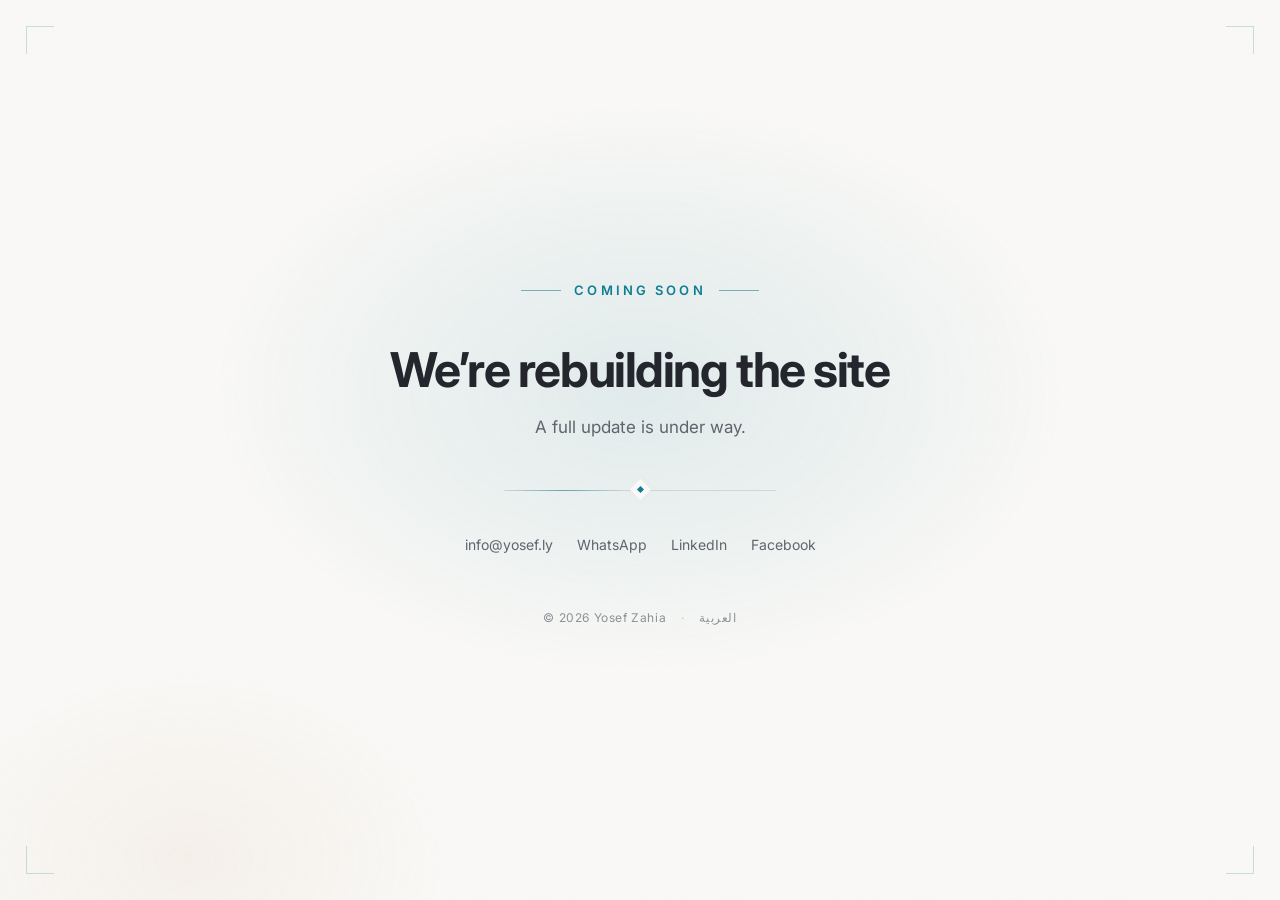
==== commit c39001bd: "fix: keep Arabic glyphs joined by scoping letter-spacing to the Latin page letter-spacing splits the" ====
--- a/en/index.html
+++ b/en/index.html
@@ -26,7 +26,9 @@
     <style>
       body { font-family: var(--ff-latin); line-height: 1.7; }
       h1 { line-height: 1.2; letter-spacing: -0.03em; }
-      .eyebrow { text-transform: uppercase; }
+      .eyebrow { text-transform: uppercase; letter-spacing: 0.24em; }
+      .foot { letter-spacing: 0.05em; }
+      @media (max-width: 30rem) { .eyebrow { letter-spacing: 0.2em; } }
     </style>
 
     <script>
--- a/maintenance.css
+++ b/maintenance.css
@@ -140,14 +140,15 @@
   text-align: center;
 }
 
-/* ---------- Eyebrow: hairlines that draw themselves ---------- */
+/* ---------- Eyebrow: hairlines that draw themselves ----------
+   No letter-spacing here: it breaks Arabic glyph joining (visible on iOS).
+   The Latin page re-adds tracking in its own <style> block. */
 .eyebrow {
   display: inline-flex;
   align-items: center;
   gap: 0.85rem;
-  font-size: 0.75rem;
-  font-weight: 500;
-  letter-spacing: 0.24em;
+  font-size: 0.8125rem;
+  font-weight: 600;
   color: var(--accent);
   margin-bottom: 2.5rem;
   opacity: 0;
@@ -169,7 +170,6 @@
   font-size: clamp(1.875rem, 6vw, 3rem);
   font-weight: 700;
   line-height: 1.45;
-  letter-spacing: -0.005em;
   margin-bottom: 0.9rem;
   text-wrap: balance;
 }
@@ -276,7 +276,6 @@
 .foot {
   margin-top: 3rem;
   font-size: 0.75rem;
-  letter-spacing: 0.05em;
   color: var(--muted);
   opacity: 0;
   animation: fade 1.1s ease 1.6s forwards;
@@ -350,7 +349,7 @@
 /* ---------- Responsive ---------- */
 @media (max-width: 30rem) {
   body { padding: 3.5rem 1.375rem; }
-  .eyebrow { margin-bottom: 1.9rem; letter-spacing: 0.2em; gap: 0.65rem; }
+  .eyebrow { margin-bottom: 1.9rem; gap: 0.65rem; }
   h1 { line-height: 1.5; }
   .divider { width: 78%; margin: 2.25rem auto 2rem; }
   .links { gap: 0.3rem 1.15rem; }
